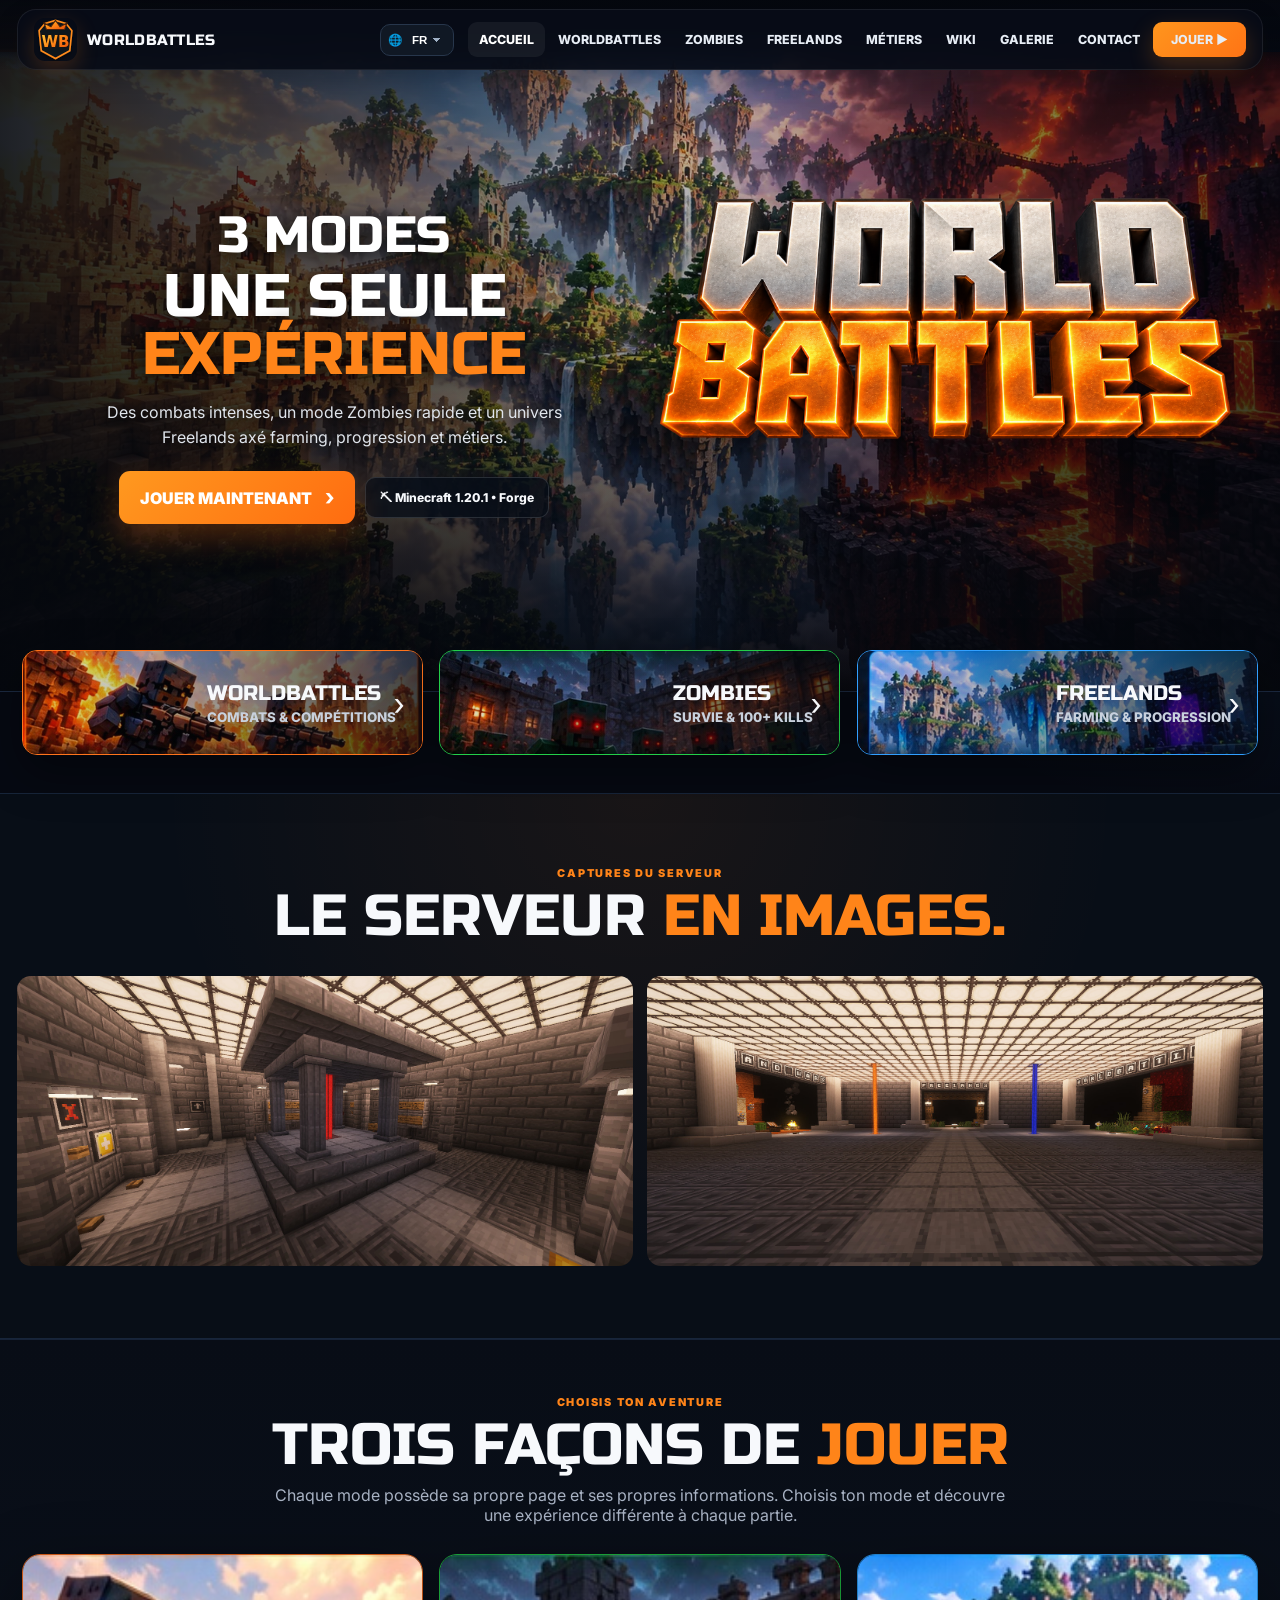
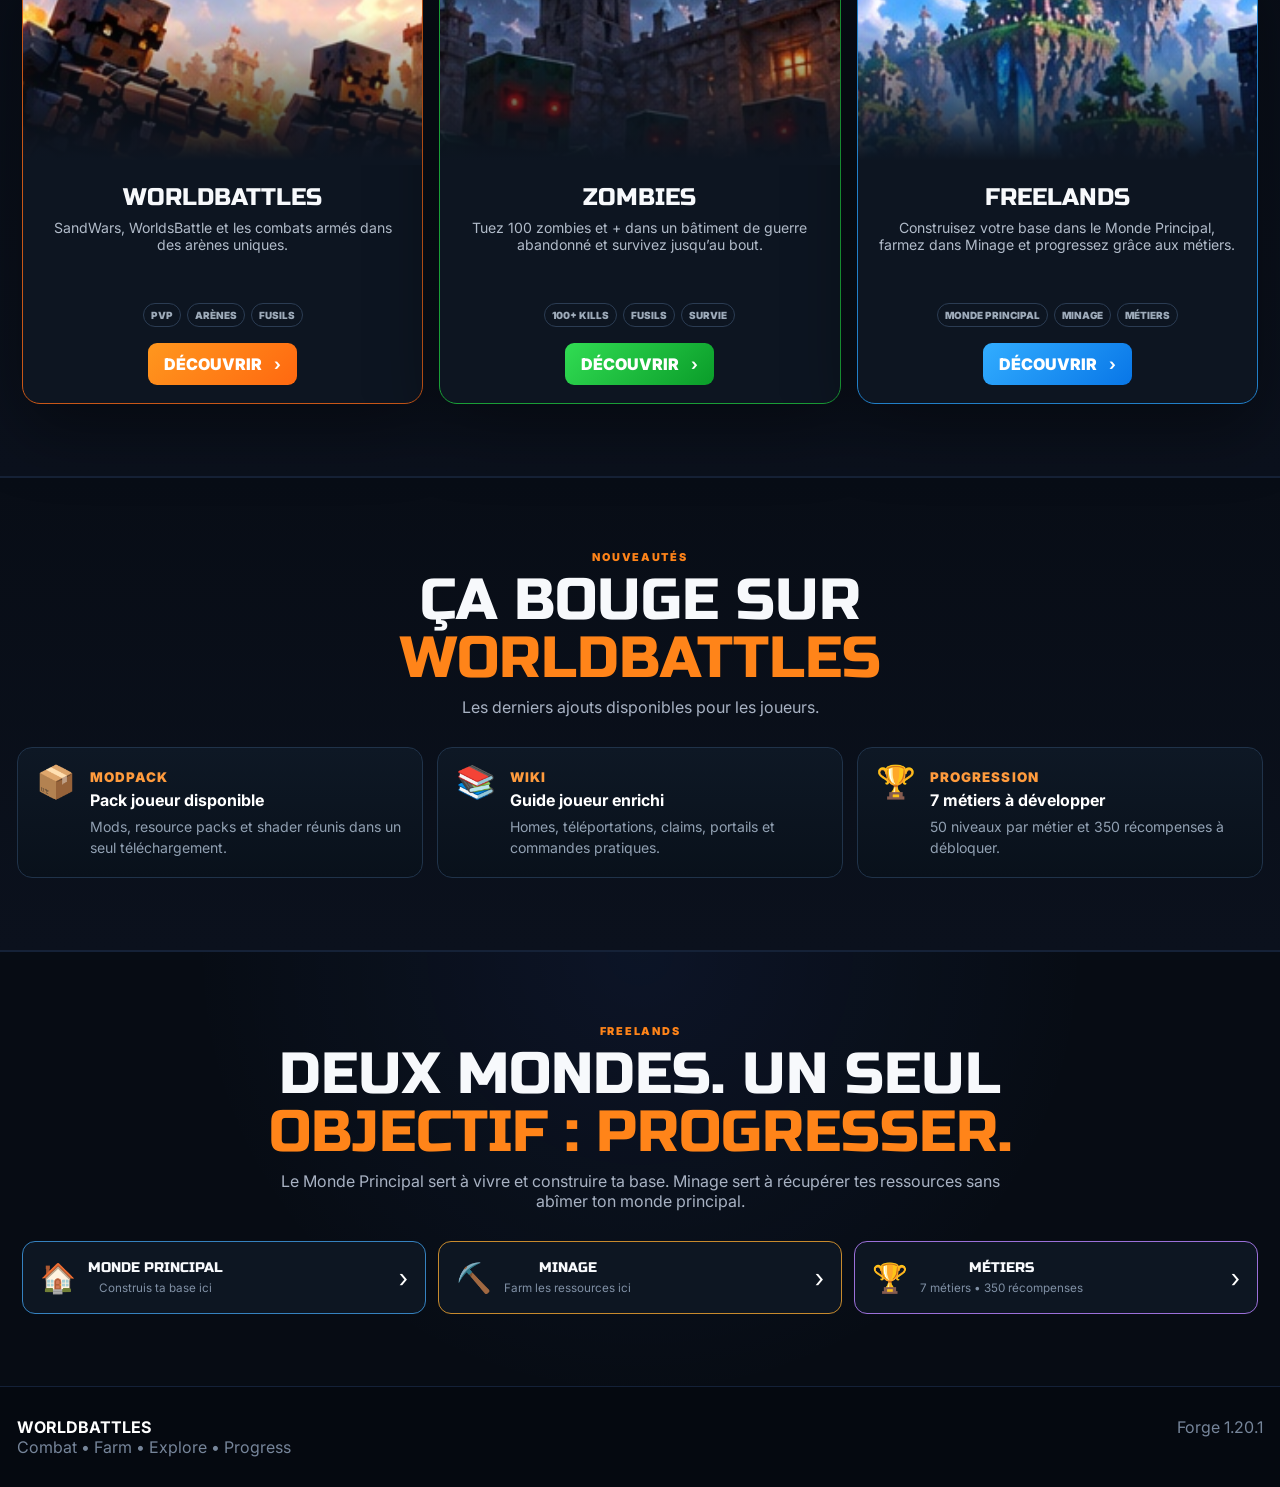
==== index.html @ c947dade "Publish BETA5 modpack download on WorldBattles site" ====
<!DOCTYPE html>

<html data-spa="true" lang="fr">
<head>
<meta charset="utf-8"/>
<meta content="width=device-width,initial-scale=1" name="viewport"/>
<title>WorldBattles</title>
<style>
@import url('https://fonts.googleapis.com/css2?family=Inter:wght@400;500;600;700;800;900&family=Russo+One&display=swap');

:root{
  --bg:#060912;--bg2:#090e18;--panel:#0c1320;--panel2:#111b2b;--text:#f7f9fc;--muted:#a8b2c3;
  --orange:#ff8419;--orange2:#ff9e2d;--green:#28d44b;--blue:#299dff;--purple:#8a58ff;--red:#ff4f45;
  --line:#21324a;--shadow:0 24px 70px rgba(0,0,0,.42);--max:1420px;
}
*{box-sizing:border-box}html{scroll-behavior:smooth}body{margin:0;background:
radial-gradient(circle at 5% 0%,rgba(255,132,25,.14),transparent 26rem),
radial-gradient(circle at 95% 12%,rgba(41,157,255,.1),transparent 28rem),var(--bg);
color:var(--text);font-family:Inter,system-ui,sans-serif;overflow-x:hidden}
a{text-decoration:none;color:inherit}img{max-width:100%;display:block}button,input{font:inherit}
.container{width:min(calc(100% - 34px),var(--max));margin:auto}

/* NAV */
.site-nav{position:sticky;top:0;z-index:100;padding:9px 0;background:linear-gradient(to bottom,rgba(5,8,15,.97),rgba(5,8,15,.82),rgba(5,8,15,.15))}
.navbar{display:flex;align-items:center;justify-content:space-between;gap:14px;padding:8px 16px;border:1px solid rgba(255,255,255,.08);border-radius:19px;background:rgba(8,13,23,.92);backdrop-filter:blur(18px);box-shadow:0 18px 55px rgba(0,0,0,.32)}
.brand{display:flex;align-items:center;gap:10px;font:400 .96rem "Russo One",sans-serif;letter-spacing:.02em}
.brand img{width:43px;height:43px;border-radius:11px;object-fit:cover;box-shadow:0 8px 22px rgba(255,132,25,.2)}
.navlinks{display:flex;align-items:center;gap:2px;flex-wrap:wrap}.navlinks a{padding:10px 11px;border-radius:9px;color:#e7edf5;font-size:.78rem;font-weight:800}
.navlinks a:hover,.navlinks a.active{background:rgba(255,255,255,.06);color:#fff}
.navlinks .play{background:linear-gradient(135deg,#ff951d,#ff7415);padding-inline:18px;box-shadow:0 9px 24px rgba(255,132,25,.24)}
.menu{display:none;border:1px solid #27364b;background:#101824;color:#fff;border-radius:9px;padding:8px 10px}

/* PIXEL-FAITHFUL MOCKUP HERO */
.mockup-hero{padding:0 0 28px}
.mockup-shell{position:relative;border-radius:0 0 25px 25px;overflow:hidden;box-shadow:0 35px 90px rgba(0,0,0,.42);border:1px solid rgba(255,255,255,.06);border-top:0;background:#070b12}
.mockup-shell>img{width:100%;height:auto}
.hotspot{position:absolute;border-radius:14px;display:block}
.hotspot:hover{outline:2px solid rgba(255,145,31,.95);box-shadow:0 0 0 5px rgba(255,132,25,.17)}
.hero-note{display:flex;gap:10px;align-items:center;justify-content:center;color:#7f8ca0;font-size:.78rem;padding-top:13px}

/* REAL DYNAMIC CONTENT */
.section{padding:72px 0}.section.dark{background:linear-gradient(180deg,#080d16,#0b111d);border-block:1px solid #162237}
.section-title{text-align:center;margin-bottom:30px}.section-title .eyebrow{color:var(--orange);font-size:.68rem;font-weight:900;letter-spacing:.16em;text-transform:uppercase}.section-title h2{font:400 clamp(2.2rem,4.5vw,4.2rem)/1 "Russo One",sans-serif;margin:8px 0 10px;text-transform:uppercase}.section-title h2 span{color:var(--orange)}.section-title p{max-width:760px;margin:auto;color:var(--muted)}
.mode-tabs{display:grid;grid-template-columns:repeat(3,1fr);gap:14px;margin-bottom:17px}
.mode-tab{border:1px solid #273a53;background:#0e1724;color:#fff;border-radius:17px;padding:0;overflow:hidden;cursor:pointer;text-align:left;transition:.18s;box-shadow:var(--shadow)}
.mode-tab:hover{transform:translateY(-3px)}
.mode-tab .pic{height:112px;background-size:cover;background-position:center;position:relative}.mode-tab .pic:after{content:"";position:absolute;inset:0;background:linear-gradient(to top,rgba(5,9,15,.85),transparent 72%)}
.mode-tab .copy{padding:14px 17px}.mode-tab b{font:400 1.25rem "Russo One",sans-serif;display:block}.mode-tab small{color:#8d9caf;font-size:.73rem}
.mode-tab.world.active{border-color:var(--orange);box-shadow:0 0 0 1px rgba(255,132,25,.25),0 18px 45px rgba(255,94,0,.18)}
.mode-tab.zombie.active{border-color:var(--green);box-shadow:0 0 0 1px rgba(40,212,75,.2),0 18px 45px rgba(40,212,75,.12)}
.mode-tab.far.active{border-color:var(--blue);box-shadow:0 0 0 1px rgba(41,157,255,.22),0 18px 45px rgba(41,157,255,.14)}
.mode-panel{display:none}.mode-panel.active{display:grid;grid-template-columns:1.15fr .85fr;gap:16px}
.panel{background:linear-gradient(180deg,rgba(15,23,36,.98),rgba(9,14,23,.98));border:1px solid rgba(255,255,255,.08);border-radius:18px;padding:22px;box-shadow:var(--shadow)}
.panel h3{font:400 1.7rem "Russo One",sans-serif;margin:0 0 7px}.panel p,.panel li{color:var(--muted);line-height:1.65}
.tags{display:flex;gap:7px;flex-wrap:wrap;margin:14px 0}.tag{border:1px solid #2a3b53;background:#111c2a;border-radius:999px;padding:6px 9px;font-size:.66rem;font-weight:900;color:#c6d1df}
.btns{display:flex;gap:9px;flex-wrap:wrap;margin-top:16px}.btn{display:inline-flex;align-items:center;justify-content:center;gap:8px;min-height:46px;padding:0 16px;border-radius:10px;border:0;font-weight:900;cursor:pointer}.btn.orange{background:linear-gradient(135deg,#ff941d,#ff7417);color:#fff}.btn.green{background:linear-gradient(135deg,#35da53,#159d2d);color:#fff}.btn.blue{background:linear-gradient(135deg,#30aaff,#1675e9);color:#fff}.btn.ghost{background:#162132;color:#fff;border:1px solid #2b3d55}
.facts{display:grid;grid-template-columns:repeat(3,1fr);gap:8px}.fact{background:#101926;border:1px solid #1e3047;border-radius:11px;padding:11px}.fact span{display:block;color:#708198;font-size:.6rem;text-transform:uppercase;font-weight:900}.fact b{font-size:.77rem}

/* WORLDS / FREELANDS */
.world-tabs{display:grid;grid-template-columns:repeat(4,1fr);gap:9px;margin-bottom:15px}.world-tab{cursor:pointer;text-align:left;background:#0e1724;border:1px solid #26394f;color:#d6deea;border-radius:12px;padding:12px}.world-tab b{display:block;font-size:.8rem}.world-tab small{color:#778a9f;font-size:.65rem}.world-tab.active{border-color:var(--blue);background:#10233a}
.world-content{display:none}.world-content.active{display:grid;grid-template-columns:1.1fr .9fr;gap:15px}
.visual-card{min-height:260px;border-radius:16px;background-size:cover;background-position:center;position:relative;overflow:hidden;border:1px solid rgba(255,255,255,.1)}.visual-card:after{content:"";position:absolute;inset:0;background:linear-gradient(to top,rgba(4,8,14,.95),rgba(4,8,14,.15) 68%)}
.visual-card .overlay{position:absolute;z-index:2;left:20px;right:20px;bottom:18px}.visual-card h3{font:400 1.45rem "Russo One",sans-serif;margin:0}.visual-card p{margin:4px 0 0;color:#c1c9d5;font-size:.84rem}

/* TRYHARD LOOP */
.try-grid{display:grid;grid-template-columns:repeat(4,1fr);gap:12px}.try-card{background:#0d1521;border:1px solid #203147;border-radius:15px;padding:18px;box-shadow:0 12px 32px rgba(0,0,0,.2)}.try-card .ico{font-size:1.7rem}.try-card h3{font:400 .95rem "Russo One",sans-serif;margin:10px 0 6px}.try-card p{color:#8291a5;font-size:.79rem;margin:0}
.bar{height:7px;background:#172438;border-radius:999px;overflow:hidden;margin-top:13px}.bar i{display:block;height:100%;background:linear-gradient(90deg,var(--orange),#ffd05a);border-radius:999px}

/* JOBS */
.jobs-tabs{display:flex;gap:7px;flex-wrap:wrap;position:sticky;top:70px;z-index:45;background:rgba(7,11,19,.92);backdrop-filter:blur(15px);padding:11px 0;border-bottom:1px solid #18253a;margin-bottom:15px}.job-tab{border:1px solid #263950;background:#0d1622;color:#bcc8d7;border-radius:9px;padding:8px 10px;font-weight:800;cursor:pointer}.job-tab.active{background:var(--orange);border-color:var(--orange);color:#fff}
.job-panel{display:none}.job-panel.active{display:block}.job-summary{display:grid;grid-template-columns:.72fr 1.28fr;gap:13px;margin-bottom:15px}
.job-id{background:linear-gradient(145deg,#121d2c,#0b111b);border:1px solid #24364e;border-radius:16px;padding:20px;position:relative;overflow:hidden}.job-id .big{font-size:3rem}.job-id h3{font:400 1.55rem "Russo One",sans-serif;margin:7px 0 2px}.job-id small{color:#8292a6}.job-how{background:#0d1622;border:1px solid #22344b;border-radius:16px;padding:20px}.job-how h4{font:400 1.05rem "Russo One",sans-serif;margin:0 0 8px}.job-how p{color:#9aa8b9;font-size:.84rem}
.reward-toolbar{display:flex;justify-content:space-between;gap:10px;align-items:center;margin:10px 0}.reward-toolbar input{width:min(380px,100%);background:#0e1724;border:1px solid #2b3d55;color:#fff;border-radius:9px;padding:10px 12px}
.ranges{display:flex;gap:6px;flex-wrap:wrap}.range{border:1px solid #2a3c54;background:#101a28;color:#bdc8d6;border-radius:8px;padding:7px 9px;font-size:.68rem;font-weight:800;cursor:pointer}

/* imported reward style */
.row{display:grid;grid-template-columns:66px minmax(290px,1fr) minmax(220px,.9fr);gap:10px;align-items:center;background:#0c1520;border:1px solid #1f3046;border-radius:11px;margin:7px 0;padding:9px 10px}.row:hover{border-color:#3a536f;background:#0e1926}.lvl{text-align:center}.lvl .n{font:400 19px "Russo One",sans-serif;color:#ffb149}.lvl .t{font-size:9px;color:#6f8095;text-transform:uppercase}.items{display:flex;gap:7px;flex-wrap:wrap;align-items:center}.item{display:flex;align-items:center;gap:7px;background:#111c2a;border:1px solid #203149;padding:5px 7px;border-radius:8px;min-height:52px}.item img{width:40px;height:40px;object-fit:contain;image-rendering:pixelated}.iname{font-size:11px;font-weight:800}.iid{font-size:8px;color:#6f8298;word-break:break-all}.count{color:#ffcb68}.ench{font-size:9px;color:#b287ff}.desc{font-size:11px;color:#9ba8b8}.badge{display:inline-block;font-size:8px;font-weight:900;border-radius:999px;padding:3px 6px;margin-bottom:3px}.badge.mod{background:#11394d;color:#6edaff}.badge.van{background:#173620;color:#7fe091}.badge.major{background:#39234f;color:#d3a2ff}.hidden{display:none!important}.row.major{border-color:#9a5a23;background:linear-gradient(90deg,#1b120b,#0c1520)}

/* PAGE STRUCTURE */
.page-hero{padding:65px 0 28px}.page-hero .eyebrow{color:var(--orange);font-size:.68rem;font-weight:900;letter-spacing:.15em;text-transform:uppercase}.page-hero h1{font:400 clamp(2.8rem,5vw,5rem)/.95 "Russo One",sans-serif;margin:8px 0 12px;text-transform:uppercase}.page-hero h1 span{color:var(--orange)}.page-hero p{max-width:860px;color:var(--muted)}
.grid2{display:grid;grid-template-columns:1fr 1fr;gap:14px}.grid3{display:grid;grid-template-columns:repeat(3,1fr);gap:14px}
footer{padding:30px 0;color:#76859a;border-top:1px solid #142138;background:#050910}.foot{display:flex;justify-content:space-between;gap:20px;flex-wrap:wrap}.foot strong{color:#fff}
@media(max-width:960px){.mode-panel.active,.world-content.active,.job-summary{grid-template-columns:1fr}.try-grid,.grid3{grid-template-columns:1fr 1fr}.world-tabs{grid-template-columns:1fr 1fr}}
@media(max-width:760px){.navlinks{display:none;position:absolute;left:17px;right:17px;top:68px;background:#09101a;border:1px solid #23344b;border-radius:13px;padding:9px}.navlinks.open{display:grid}.menu{display:block}.mockup-shell{border-radius:0 0 14px 14px}.hero-note{font-size:.68rem}.mode-tabs,.try-grid,.grid2,.grid3,.facts{grid-template-columns:1fr}.world-tabs{grid-template-columns:1fr}.section{padding:52px 0}.row{grid-template-columns:50px 1fr}.desc{grid-column:2}.item{min-width:100%}.jobs-tabs{top:65px}}


/* =========================================================
   V6.1 — INTERNAL PAGE CINEMATIC UPGRADE
   ========================================================= */
.cinematic-page-hero{
  min-height:430px;
  display:flex;
  align-items:flex-end;
  position:relative;
  overflow:hidden;
  border-bottom:1px solid #1b2a40;
  background-size:cover;
  background-position:center;
}
.cinematic-page-hero:before{
  content:"";
  position:absolute;
  inset:0;
  background:
    linear-gradient(90deg,rgba(5,8,14,.95) 0%,rgba(5,8,14,.72) 42%,rgba(5,8,14,.16) 75%,rgba(5,8,14,.38) 100%),
    linear-gradient(to top,rgba(5,8,14,.98) 0%,rgba(5,8,14,.15) 58%,rgba(5,8,14,.3) 100%);
}
.cinematic-page-hero .container{position:relative;z-index:2;padding-bottom:48px}
.cinematic-page-hero .eyebrow{color:var(--orange);font-size:.7rem;font-weight:900;letter-spacing:.16em;text-transform:uppercase}
.cinematic-page-hero h1{font:400 clamp(3.2rem,6vw,6.2rem)/.92 "Russo One",sans-serif;margin:9px 0 14px;text-transform:uppercase;max-width:900px}
.cinematic-page-hero h1 span{color:var(--orange)}
.cinematic-page-hero p{max-width:760px;color:#d2d8e2;font-size:1.02rem;line-height:1.7}
.hero-chip-row{display:flex;gap:8px;flex-wrap:wrap;margin-top:17px}
.hero-chip{padding:7px 10px;border:1px solid rgba(255,255,255,.16);background:rgba(10,15,24,.64);backdrop-filter:blur(10px);border-radius:999px;font-size:.68rem;font-weight:900;color:#e4e9f1}

.mode-dashboard{display:grid;grid-template-columns:1.15fr .85fr;gap:15px}
.dashboard-main,.dashboard-side{background:linear-gradient(180deg,#0e1724,#09101a);border:1px solid #20324a;border-radius:17px;padding:20px;box-shadow:var(--shadow)}
.dashboard-main h2,.dashboard-side h2{font:400 1.35rem "Russo One",sans-serif;margin:0 0 8px}
.dashboard-main p,.dashboard-side p{color:#8fa0b4}
.kpi-grid{display:grid;grid-template-columns:repeat(3,1fr);gap:8px;margin-top:13px}
.kpi{background:#111c2a;border:1px solid #22364f;border-radius:11px;padding:12px}
.kpi span{display:block;font-size:.58rem;letter-spacing:.08em;text-transform:uppercase;font-weight:900;color:#74869b}
.kpi b{display:block;margin-top:2px;font-size:.82rem;color:#fff}
.rule-list{display:grid;gap:8px;margin-top:12px}
.rule{display:flex;align-items:center;gap:10px;background:#101a27;border:1px solid #203149;border-radius:10px;padding:10px;color:#a9b6c6;font-size:.8rem}
.rule i{font-style:normal;width:26px;height:26px;display:grid;place-items:center;border-radius:7px;background:#17243a;color:#ff9b35;font-weight:900}

.image-strip{display:grid;grid-template-columns:1.3fr .7fr .7fr;gap:10px;margin-top:14px}
.image-tile{min-height:160px;border-radius:14px;background-size:cover;background-position:center;position:relative;overflow:hidden;border:1px solid rgba(255,255,255,.08)}
.image-tile:after{content:"";position:absolute;inset:0;background:linear-gradient(to top,rgba(4,7,12,.88),transparent 70%)}
.image-tile span{position:absolute;z-index:2;bottom:12px;left:13px;font:400 .82rem "Russo One",sans-serif}

.farlands-commandbar{display:flex;gap:8px;flex-wrap:wrap;margin:14px 0 20px}
.farlands-commandbar a{padding:8px 10px;background:#101a27;border:1px solid #23364e;border-radius:9px;font-size:.7rem;font-weight:900;color:#b9c5d4}
.farlands-commandbar a:hover{border-color:#3aa9ff;color:#fff}

.farm-focus-grid{display:grid;grid-template-columns:repeat(4,1fr);gap:10px;margin-top:14px}
.farm-focus{background:#0e1724;border:1px solid #203149;border-radius:12px;padding:13px}
.farm-focus b{display:block;font-size:.76rem;margin-bottom:3px}
.farm-focus span{color:#75889e;font-size:.68rem}

.job-panel .major{
  box-shadow:0 0 0 1px rgba(255,137,34,.15),0 8px 20px rgba(255,95,0,.06);
}

@media(max-width:960px){
  .mode-dashboard{grid-template-columns:1fr}
  .image-strip{grid-template-columns:1fr 1fr}
  .image-strip .image-tile:first-child{grid-column:1/-1}
  .farm-focus-grid{grid-template-columns:1fr 1fr}
}
@media(max-width:700px){
  .cinematic-page-hero{min-height:360px}
  .kpi-grid,.farm-focus-grid,.image-strip{grid-template-columns:1fr}
  .image-strip .image-tile:first-child{grid-column:auto}
}

/* V6.3 functional cleanup */
.hotspot{cursor:pointer}
.hotspot:hover{outline:2px solid rgba(255,145,31,.95);box-shadow:0 0 0 5px rgba(255,132,25,.17)}
a.panel{display:block;transition:.18s ease}
a.panel:hover{transform:translateY(-2px);border-color:#395777;background:linear-gradient(180deg,#111d2c,#0b121d)}
.mockup-hero{padding-bottom:22px}

/* ==========================================================
   V6.4 — REAL PLAYER-FACING HOME (NO IMAGE UI / NO HOTSPOTS)
   ========================================================== */
.home-real-hero{
  position:relative;min-height:590px;overflow:hidden;
  display:flex;align-items:center;border-bottom:1px solid #1b2940;
}
.home-real-hero .hero-bg{position:absolute;top:0;bottom:0;background-size:cover;background-position:center}
.home-real-hero .hero-bg-left{left:0;width:42%;background-image:url('[data-uri]');filter:saturate(1.15)}
.home-real-hero .hero-bg-mid{left:31%;width:44%;background-image:url('[data-uri]');filter:saturate(1.2)}
.home-real-hero .hero-bg-right{right:0;width:42%;background-image:url('[data-uri]');filter:saturate(1.25)}
.home-real-hero .hero-shade{position:absolute;inset:0;background:
  linear-gradient(90deg,rgba(5,8,14,.88) 0%,rgba(5,8,14,.55) 32%,rgba(5,8,14,.22) 55%,rgba(5,8,14,.62) 100%),
  linear-gradient(to top,rgba(5,8,14,.93),transparent 62%)}
.home-hero-grid{position:relative;z-index:2;display:grid;grid-template-columns:.82fr 1.18fr;align-items:center;gap:30px;padding:70px 0 78px}
.hero-copy-real{max-width:560px}.hero-overline{font:400 clamp(2.2rem,4vw,4.15rem)/1 "Russo One",sans-serif;text-shadow:0 4px 20px #000;color:#fff}
.hero-copy-real h1{font:400 clamp(2.5rem,4.7vw,4.7rem)/.96 "Russo One",sans-serif;margin:7px 0 14px;text-shadow:0 4px 22px #000}
.hero-copy-real h1 span{color:var(--orange)}
.hero-copy-real p{font-size:1rem;color:#e0e5ec;max-width:510px;text-shadow:0 2px 12px #000;line-height:1.55}
.hero-actions-real{display:flex;gap:10px;align-items:center;flex-wrap:wrap;margin-top:22px}
.hero-play-real{display:inline-flex;align-items:center;gap:13px;background:linear-gradient(135deg,#ff991f,#ff6c10);color:#fff;font-weight:900;padding:15px 21px;border-radius:11px;box-shadow:0 14px 32px rgba(255,112,16,.28);transition:.18s}
.hero-play-real:hover{transform:translateY(-2px);box-shadow:0 16px 40px rgba(255,112,16,.38)}
.hero-play-real b{font-size:1.45rem;line-height:1}.forge-chip{padding:12px 14px;border-radius:10px;background:rgba(8,14,24,.82);border:1px solid rgba(255,255,255,.13);font-size:.76rem;font-weight:800}
.hero-logo-real{display:grid;place-items:center;transform:translateY(-56px)}.hero-logo-real img{width:min(100%,620px);filter:drop-shadow(0 18px 28px rgba(0,0,0,.34))}

.home-mode-ribbon{position:relative;z-index:5;margin-top:-38px;padding-bottom:32px}
.mode-ribbon-grid{display:grid;grid-template-columns:repeat(3,1fr);gap:13px}
.mode-ribbon-card{min-height:105px;position:relative;overflow:hidden;border-radius:15px;border:1px solid #32435d;box-shadow:0 18px 45px rgba(0,0,0,.38);transition:.18s;background:#0a1018}
.mode-ribbon-card:hover{transform:translateY(-3px)}
.mode-ribbon-card img{position:absolute;inset:0;width:100%;height:100%;object-fit:cover;filter:saturate(1.15)}
.mode-ribbon-overlay{position:absolute;inset:0;background:linear-gradient(90deg,rgba(8,10,15,.32),rgba(8,10,15,.92))}
.mode-ribbon-world{border-color:#ff741c}.mode-ribbon-zombie{border-color:#23cf49}.mode-ribbon-far{border-color:#319fff}
.mode-ribbon-copy{position:absolute;z-index:3;right:48px;top:50%;transform:translateY(-50%);text-align:right}
.mode-ribbon-copy b{display:block;font:400 1.33rem "Russo One",sans-serif}.mode-ribbon-copy small{color:#c8d1dd;font-weight:800}
.mode-ribbon-arrow{position:absolute;z-index:3;right:17px;top:50%;transform:translateY(-50%);font-size:2rem}

.home-adventure{padding-top:55px}.adventure-grid{display:grid;grid-template-columns:repeat(3,1fr);gap:16px}
.adventure-card{overflow:hidden;border-radius:18px;background:#0d1521;border:1px solid #273950;box-shadow:var(--shadow)}
.adventure-world{border-color:#c85718}.adventure-zombies{border-color:#1a9e37}.adventure-farlands{border-color:#217fc8}
.adventure-art{height:210px;background-size:cover;background-position:center;position:relative}
.adventure-art:after{content:"";position:absolute;inset:0;background:linear-gradient(to top,#0d1521 2%,transparent 70%)}
.adventure-body{padding:18px}.adventure-body h3{font:400 1.5rem "Russo One",sans-serif;margin:0 0 7px}.adventure-body p{color:#b1bbc9;min-height:72px;font-size:.88rem}
.adventure-tags{display:flex;gap:6px;flex-wrap:wrap;margin:10px 0 16px}.adventure-tags span{font-size:.62rem;font-weight:900;border:1px solid #2b3c53;padding:5px 7px;border-radius:999px;color:#9eabba}
.discover{display:inline-flex;align-items:center;gap:12px;padding:11px 16px;border-radius:9px;color:#fff;font-weight:900;transition:.18s}.discover:hover{transform:translateY(-2px)}
.discover-orange{background:linear-gradient(135deg,#ff971e,#ff6810)}.discover-green{background:linear-gradient(135deg,#31dc53,#0a9c29)}.discover-blue{background:linear-gradient(135deg,#32adff,#0876e7)}

.farlands-home-preview{background:radial-gradient(circle at 50% 0%,rgba(70,120,255,.08),transparent 28rem),#070c14;border-top:1px solid #152238}
.player-world-grid{display:grid;grid-template-columns:repeat(3,1fr);gap:12px}
.player-world-card{display:flex;align-items:center;gap:12px;padding:17px;background:#0d1622;border:1px solid #23364d;border-radius:13px;transition:.18s}
.player-world-card:hover{transform:translateY(-2px);border-color:#3b5c80}
.player-world-icon{font-size:1.8rem}.player-world-card div:nth-child(2){flex:1}.player-world-card b{display:block;font:400 .9rem "Russo One",sans-serif}.player-world-card span{color:#8191a6;font-size:.73rem}.player-world-card em{font-style:normal;font-size:1.6rem;color:#fff}
.player-main{border-color:#3582c0}.player-mining{border-color:#c78a2d}.player-jobs{border-color:#9b70da}

@media(max-width:960px){
  .home-hero-grid{grid-template-columns:1fr}.hero-logo-real{order:-1}.hero-logo-real img{max-width:560px}
  .mode-ribbon-grid,.adventure-grid,.player-world-grid{grid-template-columns:1fr}
  .home-mode-ribbon{margin-top:-22px}
}
@media(max-width:720px){
  .home-real-hero{min-height:auto}.home-hero-grid{padding:48px 0 65px}
  .home-real-hero .hero-bg-left{width:100%}.home-real-hero .hero-bg-mid,.home-real-hero .hero-bg-right{opacity:.35}
  .mode-ribbon-copy{left:110px;right:40px;text-align:left}
}


/* ==========================================================
   V6.5 — Better background, transparent logo, stronger motion
   ========================================================== */
body{
  opacity:1;
  transform:none;
}
body.page-enter{
  animation:pageFadeIn .55s cubic-bezier(.16,.84,.24,1) both;
}
body.page-leaving{
  pointer-events:none;
}
@keyframes pageFadeIn{
  from{opacity:0;transform:translateY(12px) scale(.992);filter:saturate(.9) blur(2px)}
  to{opacity:1;transform:none;filter:none}
}
.page-curtain{
  position:fixed;inset:0;z-index:9999;pointer-events:none;
  background:
    radial-gradient(circle at 20% 50%, rgba(255,132,25,.18), transparent 24rem),
    radial-gradient(circle at 80% 50%, rgba(41,157,255,.16), transparent 24rem),
    linear-gradient(120deg, rgba(10,14,23,.15), rgba(10,14,23,.82), rgba(10,14,23,.15));
  opacity:0;
  transform:translateX(-110%) skewX(-10deg);
}
body.page-leaving .page-curtain{
  animation:curtainSwipe .62s cubic-bezier(.72,.01,.24,1) forwards;
}
@keyframes curtainSwipe{
  0%{opacity:0;transform:translateX(-110%) skewX(-10deg)}
  10%{opacity:1}
  50%{opacity:1}
  100%{opacity:1;transform:translateX(110%) skewX(-10deg)}
}

/* Home hero background: one refined image only */
.home-real-hero{
  background-image:url('[data-uri]');
  background-size:cover;
  background-position:center;
  min-height:620px;
}
.home-real-hero .hero-bg-left,
.home-real-hero .hero-bg-mid,
.home-real-hero .hero-bg-right{display:none}
.home-real-hero .hero-shade{
  background:
    linear-gradient(90deg,rgba(5,8,14,.90) 0%,rgba(5,8,14,.58) 32%,rgba(5,8,14,.24) 56%,rgba(5,8,14,.68) 100%),
    linear-gradient(to top,rgba(5,8,14,.96),transparent 60%);
}
.hero-logo-real img{
  width:min(100%,760px);
  filter:drop-shadow(0 18px 30px rgba(0,0,0,.48)) drop-shadow(0 0 18px rgba(255,162,60,.10));
}
.hero-logo-real{
  animation:floatLogo 5.6s ease-in-out infinite;
}
@keyframes floatLogo{
  0%,100%{transform:translateY(0)}
  50%{transform:translateY(-8px)}
}

/* More punch on interactions */
.navlinks a,
.hero-play-real,
.mode-ribbon-card,
.discover,
.player-world-card,
.btn,
a.panel,
.world-tab,
.job-tab,
.range,
.mode-tab{
  transition:
    transform .22s cubic-bezier(.2,.9,.2,1.15),
    box-shadow .22s ease,
    filter .22s ease,
    background-color .22s ease,
    border-color .22s ease;
  will-change:transform;
}
.navlinks a:hover{
  transform:translateY(-2px) scale(1.04);
}
.navlinks a.play:hover,
.hero-play-real:hover,
.btn.orange:hover,
.btn.green:hover,
.btn.blue:hover,
.discover:hover{
  transform:translateY(-5px) scale(1.055);
  filter:brightness(1.07) saturate(1.12);
  box-shadow:0 20px 42px rgba(255,120,20,.26);
}
.mode-ribbon-card:hover,
.adventure-card:hover,
.player-world-card:hover,
a.panel:hover,
.mode-tab:hover{
  transform:translateY(-7px) scale(1.018);
  filter:brightness(1.05) saturate(1.06);
  box-shadow:0 28px 56px rgba(0,0,0,.34);
}
.world-tab:hover,
.job-tab:hover,
.range:hover{
  transform:translateY(-3px) scale(1.05);
}
.discover b,
.hero-play-real b,
.mode-ribbon-arrow{
  transition:transform .2s ease;
}
.discover:hover b,
.hero-play-real:hover b,
.mode-ribbon-card:hover .mode-ribbon-arrow{
  transform:translateX(4px);
}

/* SPA page transitions */
.spa-page{
  display:none;
  opacity:0;
}
.spa-page.active{
  display:block;
  animation:spaPageIn .45s cubic-bezier(.16,.84,.24,1) both;
}
.spa-page.leaving{
  display:block;
  animation:spaPageOut .22s ease both;
}
@keyframes spaPageIn{
  from{opacity:0; transform:translateY(12px) scale(.992); filter:blur(2px)}
  to{opacity:1; transform:none; filter:none}
}
@keyframes spaPageOut{
  from{opacity:1; transform:none}
  to{opacity:0; transform:translateY(-4px) scale(.998)}
}

@media(max-width:960px){
  .home-real-hero{min-height:unset}
  .hero-logo-real img{max-width:620px}
}

/* ==========================================================
   V6.6 — Pro logo, safe transitions, stronger interactions
   ========================================================== */
:root{--transition-orange:#ff8518;--transition-blue:#28a5ff}

.page-transition{
  position:fixed;inset:0;z-index:99999;pointer-events:none;overflow:hidden;
  visibility:hidden;
}
.page-transition .blade{
  position:absolute;top:-8%;bottom:-8%;width:64%;
  transform:translateX(-125%) skewX(-12deg);
}
.page-transition .blade.orange{
  left:-18%;background:linear-gradient(110deg,#ff5f0a,#ffad28);
  box-shadow:20px 0 50px rgba(255,102,10,.3);
}
.page-transition .blade.blue{
  left:-24%;background:linear-gradient(110deg,#116ee8,#39c5ff);
  opacity:.88;
}
.page-transition .transition-logo{
  position:absolute;left:50%;top:50%;width:min(430px,62vw);
  transform:translate(-50%,-50%) scale(.78);
  opacity:0;filter:drop-shadow(0 20px 28px rgba(0,0,0,.5));
}
body.nav-exit .page-transition{visibility:visible;pointer-events:auto}
body.nav-exit .page-transition .blade.blue{animation:v66Blade .54s cubic-bezier(.75,0,.2,1) forwards}
body.nav-exit .page-transition .blade.orange{animation:v66Blade .54s .055s cubic-bezier(.75,0,.2,1) forwards}
body.nav-exit .page-transition .transition-logo{animation:v66Logo .44s .12s ease both}
@keyframes v66Blade{
  0%{transform:translateX(-125%) skewX(-12deg)}
  55%{transform:translateX(20%) skewX(-12deg)}
  100%{transform:translateX(195%) skewX(-12deg)}
}
@keyframes v66Logo{
  0%{opacity:0;transform:translate(-50%,-50%) scale(.72)}
  30%,70%{opacity:1;transform:translate(-50%,-50%) scale(.92)}
  100%{opacity:0;transform:translate(-50%,-50%) scale(1.04)}
}
body.page-loaded main{animation:v66PageIn .5s cubic-bezier(.16,.84,.24,1) both}
@keyframes v66PageIn{
  from{opacity:0;transform:translateY(16px);filter:blur(3px) saturate(.9)}
  to{opacity:1;transform:none;filter:none}
}

/* hover exaggeration */
.hero-play-real:hover,.discover:hover,.btn:hover,.navlinks .play:hover{
  transform:translateY(-7px) scale(1.075)!important;
  filter:brightness(1.12) saturate(1.18);
}
.mode-ribbon-card:hover,.adventure-card:hover,.player-world-card:hover,a.panel:hover{
  transform:translateY(-10px) scale(1.025)!important;
}
.mode-ribbon-card:hover img,.adventure-card:hover .adventure-art{
  transform:scale(1.07);
}
.mode-ribbon-card img,.adventure-art{
  transition:transform .38s cubic-bezier(.17,.84,.3,1);
}
.job-tab:hover,.range:hover,.world-tab:hover{
  transform:translateY(-4px) scale(1.07)!important;
  box-shadow:0 12px 24px rgba(0,0,0,.28);
}
.hero-logo-real img{
  width:min(100%,820px);
  filter:drop-shadow(0 22px 30px rgba(0,0,0,.55));
}

/* V6.6 page refinements */
.far-v66-worlds{align-items:stretch}.far-v66-card{display:flex;flex-direction:column;gap:14px}
.jobs-v66-intro{padding-bottom:20px}
.job-how-title-v66{color:#ff9b32!important;font-size:1.2rem!important;letter-spacing:.05em}
.play-v66-status{background:linear-gradient(145deg,#101a28,#0b121d);border-color:#ff8b20}


/* ==========================================================
   V6.7 — HOME CENTERING / BALANCE PASS
   ========================================================== */
.home-real-hero{
  min-height:640px;
  background-position:center center;
}
.home-hero-grid{
  width:min(100%,1220px);
  grid-template-columns:1fr 1fr;
  gap:6px;
  margin-inline:auto;
  padding:78px 0 86px;
}
.hero-copy-real{
  max-width:540px;
  margin-inline:auto;
  text-align:center;
}
.hero-copy-real p{
  max-width:520px;
  margin-inline:auto;
}
.hero-actions-real{
  justify-content:center;
}
.hero-logo-real{
  justify-items:center;
  align-items:center;
}
.hero-logo-real img{
  width:min(100%,760px);
  margin-inline:auto;
}

/* Center the three mode selectors more cleanly */
.home-mode-ribbon .container,
.home-adventure .container,
.farlands-home-preview .container{
  width:min(calc(100% - 44px),1280px);
}
.mode-ribbon-grid{
  gap:16px;
}
.mode-ribbon-copy{
  left:112px;
  right:42px;
  text-align:center;
}
.mode-ribbon-arrow{
  right:18px;
}
.adventure-body{
  text-align:center;
  padding:20px 22px 22px;
}
.adventure-body p{
  max-width:360px;
  margin:0 auto 12px;
}
.adventure-tags{
  justify-content:center;
}
.adventure-body .discover{
  margin-inline:auto;
}
.player-world-card{
  justify-content:center;
  text-align:center;
}
.player-world-card div:nth-child(2){
  flex:0 1 auto;
}
.player-world-card em{
  margin-left:auto;
}
.section-title{
  width:min(100%,900px);
  margin-left:auto;
  margin-right:auto;
}

/* Slightly tighten visual rhythm between hero and first row */
.home-mode-ribbon{
  margin-top:-42px;
  padding-bottom:38px;
}

@media(max-width:1100px){
  .home-hero-grid{
    width:min(100%,980px);
    grid-template-columns:.95fr 1.05fr;
  }
  .hero-logo-real img{
    max-width:650px;
  }
}
@media(max-width:960px){
  .home-hero-grid{
    grid-template-columns:1fr;
    gap:18px;
    width:min(100%,760px);
  }
  .hero-logo-real{
    order:-1;
  }
  .hero-logo-real img{
    max-width:600px;
  }
  .mode-ribbon-copy{
    left:95px;
    right:42px;
  }
}
@media(max-width:720px){
  .home-hero-grid{
    width:100%;
    padding:46px 0 66px;
  }
  .hero-copy-real{
    max-width:100%;
  }
  .home-mode-ribbon .container,
  .home-adventure .container,
  .farlands-home-preview .container{
    width:min(calc(100% - 28px),1280px);
  }
  .mode-ribbon-copy{
    left:100px;
    right:40px;
    text-align:left;
  }
}


/* ==========================================================
   V6.8 — PREMIUM TRANSITIONS
   ========================================================== */

/* Global page reveal */
body.page-loaded main{
  animation:v68MainIn .74s cubic-bezier(.16,.84,.24,1) both;
}
@keyframes v68MainIn{
  0%{opacity:0; transform:translateY(24px) scale(.992); filter:blur(5px) saturate(.88)}
  55%{opacity:1}
  100%{opacity:1; transform:none; filter:none}
}

/* Layered page transition overlay */
.page-transition{
  position:fixed; inset:0; z-index:99999; pointer-events:none; overflow:hidden;
  visibility:hidden;
  background:radial-gradient(circle at 50% 50%, rgba(10,14,24,.12), rgba(10,14,24,.46) 55%, rgba(10,14,24,.82) 100%);
}
.page-transition .blade{
  position:absolute; top:-12%; bottom:-12%;
  width:38%;
  transform:translateX(-160%) skewX(-18deg);
  filter:saturate(1.1);
}
.page-transition .blade.orange-1{
  left:-8%;
  background:linear-gradient(115deg,#ff4d00 0%,#ff8e18 45%,#ffb02c 100%);
  box-shadow:0 0 36px rgba(255,126,24,.25), 0 0 90px rgba(255,126,24,.18);
}
.page-transition .blade.orange-2{
  left:8%;
  width:22%;
  background:linear-gradient(115deg,#ff7a11 0%,#ffc146 100%);
  opacity:.9;
}
.page-transition .blade.blue-1{
  left:-20%;
  width:42%;
  background:linear-gradient(115deg,#0a5fe5 0%,#24b3ff 50%,#9ae8ff 100%);
  opacity:.82;
  box-shadow:0 0 36px rgba(40,157,255,.24), 0 0 90px rgba(40,157,255,.16);
}
.page-transition .center-glow{
  position:absolute; left:50%; top:50%;
  width:min(34vw,430px); height:min(34vw,430px);
  transform:translate(-50%,-50%) scale(.55);
  border-radius:50%;
  background:
    radial-gradient(circle, rgba(255,174,63,.44) 0%, rgba(255,120,24,.18) 34%, rgba(33,151,255,.14) 62%, rgba(0,0,0,0) 72%);
  filter:blur(8px);
  opacity:0;
}
.page-transition .transition-logo{
  position:absolute; left:50%; top:50%;
  width:min(460px,64vw);
  transform:translate(-50%,-50%) scale(.70);
  opacity:0;
  filter:drop-shadow(0 24px 40px rgba(0,0,0,.54));
}
.page-transition .spark{
  position:absolute; width:10px; height:10px; border-radius:50%;
  opacity:0;
  filter:blur(.5px);
}
.page-transition .spark.s1{left:42%; top:38%; background:#ff9f2f}
.page-transition .spark.s2{left:58%; top:42%; background:#2db2ff}
.page-transition .spark.s3{left:47%; top:58%; background:#ffcb61}
.page-transition .spark.s4{left:61%; top:57%; background:#74dbff}

body.nav-exit .page-transition{visibility:visible; pointer-events:auto}
body.nav-exit .page-transition .blade.orange-1{animation:v68BladeA .62s cubic-bezier(.76,.02,.2,1) forwards}
body.nav-exit .page-transition .blade.orange-2{animation:v68BladeB .62s .05s cubic-bezier(.76,.02,.2,1) forwards}
body.nav-exit .page-transition .blade.blue-1{animation:v68BladeC .62s .02s cubic-bezier(.76,.02,.2,1) forwards}
body.nav-exit .page-transition .center-glow{animation:v68Glow .50s .10s ease both}
body.nav-exit .page-transition .transition-logo{animation:v68Logo .52s .12s cubic-bezier(.2,.8,.2,1) both}
body.nav-exit .page-transition .spark.s1{animation:v68Spark1 .52s .15s ease-out both}
body.nav-exit .page-transition .spark.s2{animation:v68Spark2 .56s .17s ease-out both}
body.nav-exit .page-transition .spark.s3{animation:v68Spark3 .60s .18s ease-out both}
body.nav-exit .page-transition .spark.s4{animation:v68Spark4 .54s .16s ease-out both}

@keyframes v68BladeA{
  0%{transform:translateX(-160%) skewX(-18deg)}
  48%{transform:translateX(8%) skewX(-18deg)}
  100%{transform:translateX(198%) skewX(-18deg)}
}
@keyframes v68BladeB{
  0%{transform:translateX(-180%) skewX(-18deg)}
  50%{transform:translateX(32%) skewX(-18deg)}
  100%{transform:translateX(235%) skewX(-18deg)}
}
@keyframes v68BladeC{
  0%{transform:translateX(-175%) skewX(-18deg)}
  50%{transform:translateX(12%) skewX(-18deg)}
  100%{transform:translateX(210%) skewX(-18deg)}
}
@keyframes v68Glow{
  0%{opacity:0; transform:translate(-50%,-50%) scale(.55)}
  45%{opacity:1; transform:translate(-50%,-50%) scale(1)}
  100%{opacity:0; transform:translate(-50%,-50%) scale(1.22)}
}
@keyframes v68Logo{
  0%{opacity:0; transform:translate(-50%,-50%) scale(.68)}
  35%{opacity:1; transform:translate(-50%,-50%) scale(.96)}
  70%{opacity:1; transform:translate(-50%,-50%) scale(.93)}
  100%{opacity:0; transform:translate(-50%,-50%) scale(1.06)}
}
@keyframes v68Spark1{
  0%{opacity:0; transform:translate(0,0) scale(.5)}
  30%{opacity:1}
  100%{opacity:0; transform:translate(-80px,-58px) scale(1.35)}
}
@keyframes v68Spark2{
  0%{opacity:0; transform:translate(0,0) scale(.5)}
  30%{opacity:1}
  100%{opacity:0; transform:translate(95px,-70px) scale(1.4)}
}
@keyframes v68Spark3{
  0%{opacity:0; transform:translate(0,0) scale(.5)}
  30%{opacity:1}
  100%{opacity:0; transform:translate(-100px,56px) scale(1.5)}
}
@keyframes v68Spark4{
  0%{opacity:0; transform:translate(0,0) scale(.5)}
  30%{opacity:1}
  100%{opacity:0; transform:translate(88px,48px) scale(1.34)}
}

/* Stronger interactive feel */
.navlinks a,
.hero-play-real,
.mode-ribbon-card,
.discover,
.player-world-card,
.btn,
a.panel,
.world-tab,
.job-tab,
.range{
  transition:
    transform .26s cubic-bezier(.18,.95,.28,1.12),
    box-shadow .24s ease,
    filter .24s ease,
    background-color .24s ease,
    border-color .24s ease;
}
.navlinks a:hover{
  transform:translateY(-3px) scale(1.06);
}
.navlinks a.play:hover,
.hero-play-real:hover,
.btn.orange:hover,
.btn.green:hover,
.btn.blue:hover,
.discover:hover{
  transform:translateY(-8px) scale(1.085)!important;
  filter:brightness(1.15) saturate(1.18);
  box-shadow:0 24px 52px rgba(255,123,24,.32);
}
.mode-ribbon-card:hover,
.adventure-card:hover,
.player-world-card:hover,
a.panel:hover{
  transform:translateY(-11px) scale(1.028)!important;
  box-shadow:0 26px 60px rgba(0,0,0,.36);
}
.mode-ribbon-card:hover img,
.adventure-card:hover .adventure-art{
  transform:scale(1.09);
}
.job-tab:hover,.range:hover,.world-tab:hover{
  transform:translateY(-5px) scale(1.08)!important;
  box-shadow:0 14px 26px rgba(0,0,0,.28);
}

/* Hero staged reveal */
.home-real-hero .hero-copy-real,
.home-real-hero .hero-logo-real,
.home-mode-ribbon,
.home-adventure .section-title,
.home-adventure .adventure-grid,
.farlands-home-preview .section-title,
.farlands-home-preview .player-world-grid{
  opacity:0;
  animation-fill-mode:forwards;
}
body.page-loaded .home-real-hero .hero-copy-real{
  animation:v68Rise .72s .12s cubic-bezier(.16,.84,.24,1) forwards;
}
body.page-loaded .home-real-hero .hero-logo-real{
  animation:v68Rise .78s .22s cubic-bezier(.16,.84,.24,1) forwards;
}
body.page-loaded .home-mode-ribbon{
  animation:v68Rise .74s .34s cubic-bezier(.16,.84,.24,1) forwards;
}
body.page-loaded .home-adventure .section-title{
  animation:v68Rise .70s .42s cubic-bezier(.16,.84,.24,1) forwards;
}
body.page-loaded .home-adventure .adventure-grid{
  animation:v68Rise .76s .50s cubic-bezier(.16,.84,.24,1) forwards;
}
body.page-loaded .farlands-home-preview .section-title{
  animation:v68Rise .70s .58s cubic-bezier(.16,.84,.24,1) forwards;
}
body.page-loaded .farlands-home-preview .player-world-grid{
  animation:v68Rise .76s .66s cubic-bezier(.16,.84,.24,1) forwards;
}
@keyframes v68Rise{
  0%{opacity:0; transform:translateY(20px) scale(.992); filter:blur(4px)}
  100%{opacity:1; transform:none; filter:none}
}


/* ==========================================================
   V6.9 — FAST MOTION
   Same cinematic language, much faster / more dynamic
   ========================================================== */
body.page-loaded main{
  animation:v69MainIn .34s cubic-bezier(.16,.84,.24,1) both!important;
}
@keyframes v69MainIn{
  from{opacity:0;transform:translateY(11px) scale(.995);filter:blur(2px) saturate(.93)}
  to{opacity:1;transform:none;filter:none}
}

body.nav-exit .page-transition .blade.orange-1{
  animation:v69BladeA .34s cubic-bezier(.78,.01,.22,1) forwards!important;
}
body.nav-exit .page-transition .blade.orange-2{
  animation:v69BladeB .34s .025s cubic-bezier(.78,.01,.22,1) forwards!important;
}
body.nav-exit .page-transition .blade.blue-1{
  animation:v69BladeC .34s .012s cubic-bezier(.78,.01,.22,1) forwards!important;
}
body.nav-exit .page-transition .center-glow{
  animation:v69Glow .26s .05s ease both!important;
}
body.nav-exit .page-transition .transition-logo{
  animation:v69Logo .29s .06s cubic-bezier(.2,.8,.2,1) both!important;
}
body.nav-exit .page-transition .spark.s1{animation:v69Spark1 .28s .07s ease-out both!important}
body.nav-exit .page-transition .spark.s2{animation:v69Spark2 .30s .08s ease-out both!important}
body.nav-exit .page-transition .spark.s3{animation:v69Spark3 .30s .09s ease-out both!important}
body.nav-exit .page-transition .spark.s4{animation:v69Spark4 .28s .08s ease-out both!important}

@keyframes v69BladeA{
  0%{transform:translateX(-165%) skewX(-20deg)}
  45%{transform:translateX(16%) skewX(-20deg)}
  100%{transform:translateX(215%) skewX(-20deg)}
}
@keyframes v69BladeB{
  0%{transform:translateX(-185%) skewX(-20deg)}
  48%{transform:translateX(38%) skewX(-20deg)}
  100%{transform:translateX(245%) skewX(-20deg)}
}
@keyframes v69BladeC{
  0%{transform:translateX(-180%) skewX(-20deg)}
  48%{transform:translateX(18%) skewX(-20deg)}
  100%{transform:translateX(225%) skewX(-20deg)}
}
@keyframes v69Glow{
  0%{opacity:0;transform:translate(-50%,-50%) scale(.65)}
  45%{opacity:1;transform:translate(-50%,-50%) scale(1)}
  100%{opacity:0;transform:translate(-50%,-50%) scale(1.18)}
}
@keyframes v69Logo{
  0%{opacity:0;transform:translate(-50%,-50%) scale(.82)}
  34%{opacity:1;transform:translate(-50%,-50%) scale(.99)}
  68%{opacity:1;transform:translate(-50%,-50%) scale(.96)}
  100%{opacity:0;transform:translate(-50%,-50%) scale(1.035)}
}
@keyframes v69Spark1{
  0%{opacity:0;transform:translate(0,0) scale(.7)}
  25%{opacity:1}
  100%{opacity:0;transform:translate(-54px,-34px) scale(1.2)}
}
@keyframes v69Spark2{
  0%{opacity:0;transform:translate(0,0) scale(.7)}
  25%{opacity:1}
  100%{opacity:0;transform:translate(60px,-40px) scale(1.2)}
}
@keyframes v69Spark3{
  0%{opacity:0;transform:translate(0,0) scale(.7)}
  25%{opacity:1}
  100%{opacity:0;transform:translate(-58px,35px) scale(1.25)}
}
@keyframes v69Spark4{
  0%{opacity:0;transform:translate(0,0) scale(.7)}
  25%{opacity:1}
  100%{opacity:0;transform:translate(58px,34px) scale(1.2)}
}

/* Faster staged reveals on homepage */
body.page-loaded .home-real-hero .hero-copy-real{
  animation:v69Rise .34s .03s cubic-bezier(.16,.84,.24,1) forwards!important;
}
body.page-loaded .home-real-hero .hero-logo-real{
  animation:v69Rise .37s .08s cubic-bezier(.16,.84,.24,1) forwards!important;
}
body.page-loaded .home-mode-ribbon{
  animation:v69Rise .34s .13s cubic-bezier(.16,.84,.24,1) forwards!important;
}
body.page-loaded .home-adventure .section-title{
  animation:v69Rise .32s .17s cubic-bezier(.16,.84,.24,1) forwards!important;
}
body.page-loaded .home-adventure .adventure-grid{
  animation:v69Rise .34s .20s cubic-bezier(.16,.84,.24,1) forwards!important;
}
body.page-loaded .farlands-home-preview .section-title{
  animation:v69Rise .32s .23s cubic-bezier(.16,.84,.24,1) forwards!important;
}
body.page-loaded .farlands-home-preview .player-world-grid{
  animation:v69Rise .34s .26s cubic-bezier(.16,.84,.24,1) forwards!important;
}
@keyframes v69Rise{
  from{opacity:0;transform:translateY(12px) scale(.996);filter:blur(2px)}
  to{opacity:1;transform:none;filter:none}
}

/* quicker hover response */
.navlinks a,
.hero-play-real,
.mode-ribbon-card,
.discover,
.player-world-card,
.btn,
a.panel,
.world-tab,
.job-tab,
.range{
  transition-duration:.16s!important;
}


/* ==========================================================
   V7.0 — HIGHER QUALITY BACKGROUNDS
   ========================================================== */

/* Better home hero image quality */
.home-real-hero{
  background-image:url('[data-uri]') !important;
  background-size:cover;
  background-position:center center;
}

/* Themed hero backgrounds for mode pages only */
.themed-hero-v70{
  position:relative;
  overflow:hidden;
  background-size:cover;
  background-position:center center;
  isolation:isolate;
}
.themed-hero-v70::before{
  content:"";
  position:absolute;
  inset:0;
  z-index:0;
  background:
    linear-gradient(90deg, rgba(6,10,18,.88) 0%, rgba(6,10,18,.66) 38%, rgba(6,10,18,.38) 58%, rgba(6,10,18,.74) 100%),
    linear-gradient(to top, rgba(6,10,18,.92) 2%, rgba(6,10,18,.18) 56%, rgba(6,10,18,.48) 100%);
}
.themed-hero-v70 > *{
  position:relative;
  z-index:1;
}
.wb-page-theme{
  background-image:url('[data-uri]');
}
.z-page-theme{
  background-image:url('[data-uri]');
}
.f-page-theme{
  background-image:url('[data-uri]');
}

/* mild polish so text stays readable */
.wb-page-theme .section-title,
.z-page-theme .section-title,
.f-page-theme .section-title{
  max-width: 860px;
}


/* ==========================================================
   V7.1 — BACKGROUND VISIBILITY FIX
   ========================================================== */

/* New better-quality homepage hero background */
.home-real-hero{
  background-image:url('[data-uri]') !important;
  background-size:cover !important;
  background-position:center center !important;
}

/* Hide the old sliced background layers so the new full background is the only one used */
.home-real-hero .hero-bg-left,
.home-real-hero .hero-bg-mid,
.home-real-hero .hero-bg-right{
  display:none !important;
}

/* Stronger / clearer page-mode backgrounds */
.themed-hero-v71{
  position:relative;
  overflow:hidden;
  background-size:cover !important;
  background-position:center center !important;
  background-repeat:no-repeat !important;
  isolation:isolate;
}
.themed-hero-v71::before{
  content:"";
  position:absolute;
  inset:0;
  z-index:0;
  background:
    linear-gradient(90deg, rgba(5,9,16,.74) 0%, rgba(5,9,16,.48) 40%, rgba(5,9,16,.18) 62%, rgba(5,9,16,.56) 100%),
    linear-gradient(to top, rgba(5,9,16,.82) 0%, rgba(5,9,16,.16) 58%, rgba(5,9,16,.34) 100%);
}
.themed-hero-v71 > *{
  position:relative;
  z-index:1;
}

/* Extra certainty: page-specific classes also define the image in CSS */
.wb-page-theme-v71{
  background-image:url('[data-uri]') !important;
}
.z-page-theme-v71{
  background-image:url('[data-uri]') !important;
}
.f-page-theme-v71{
  background-image:url('[data-uri]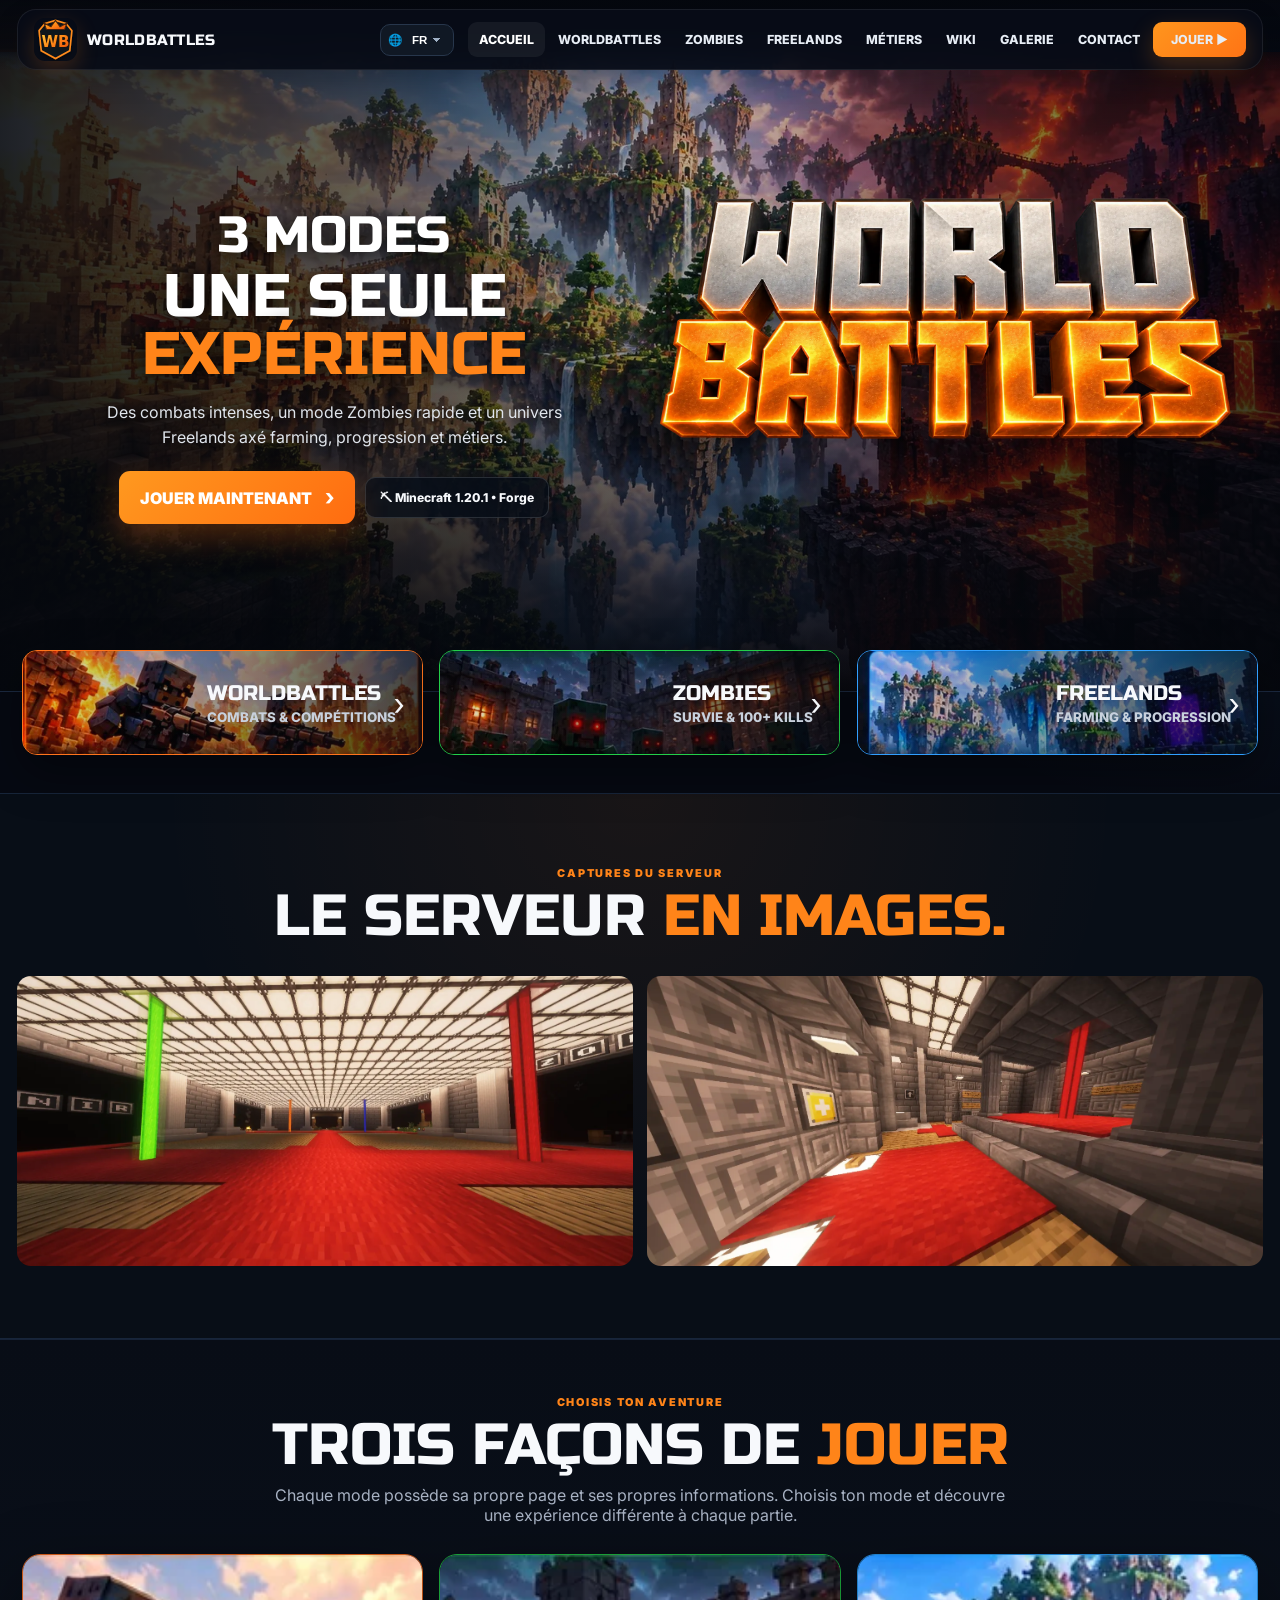
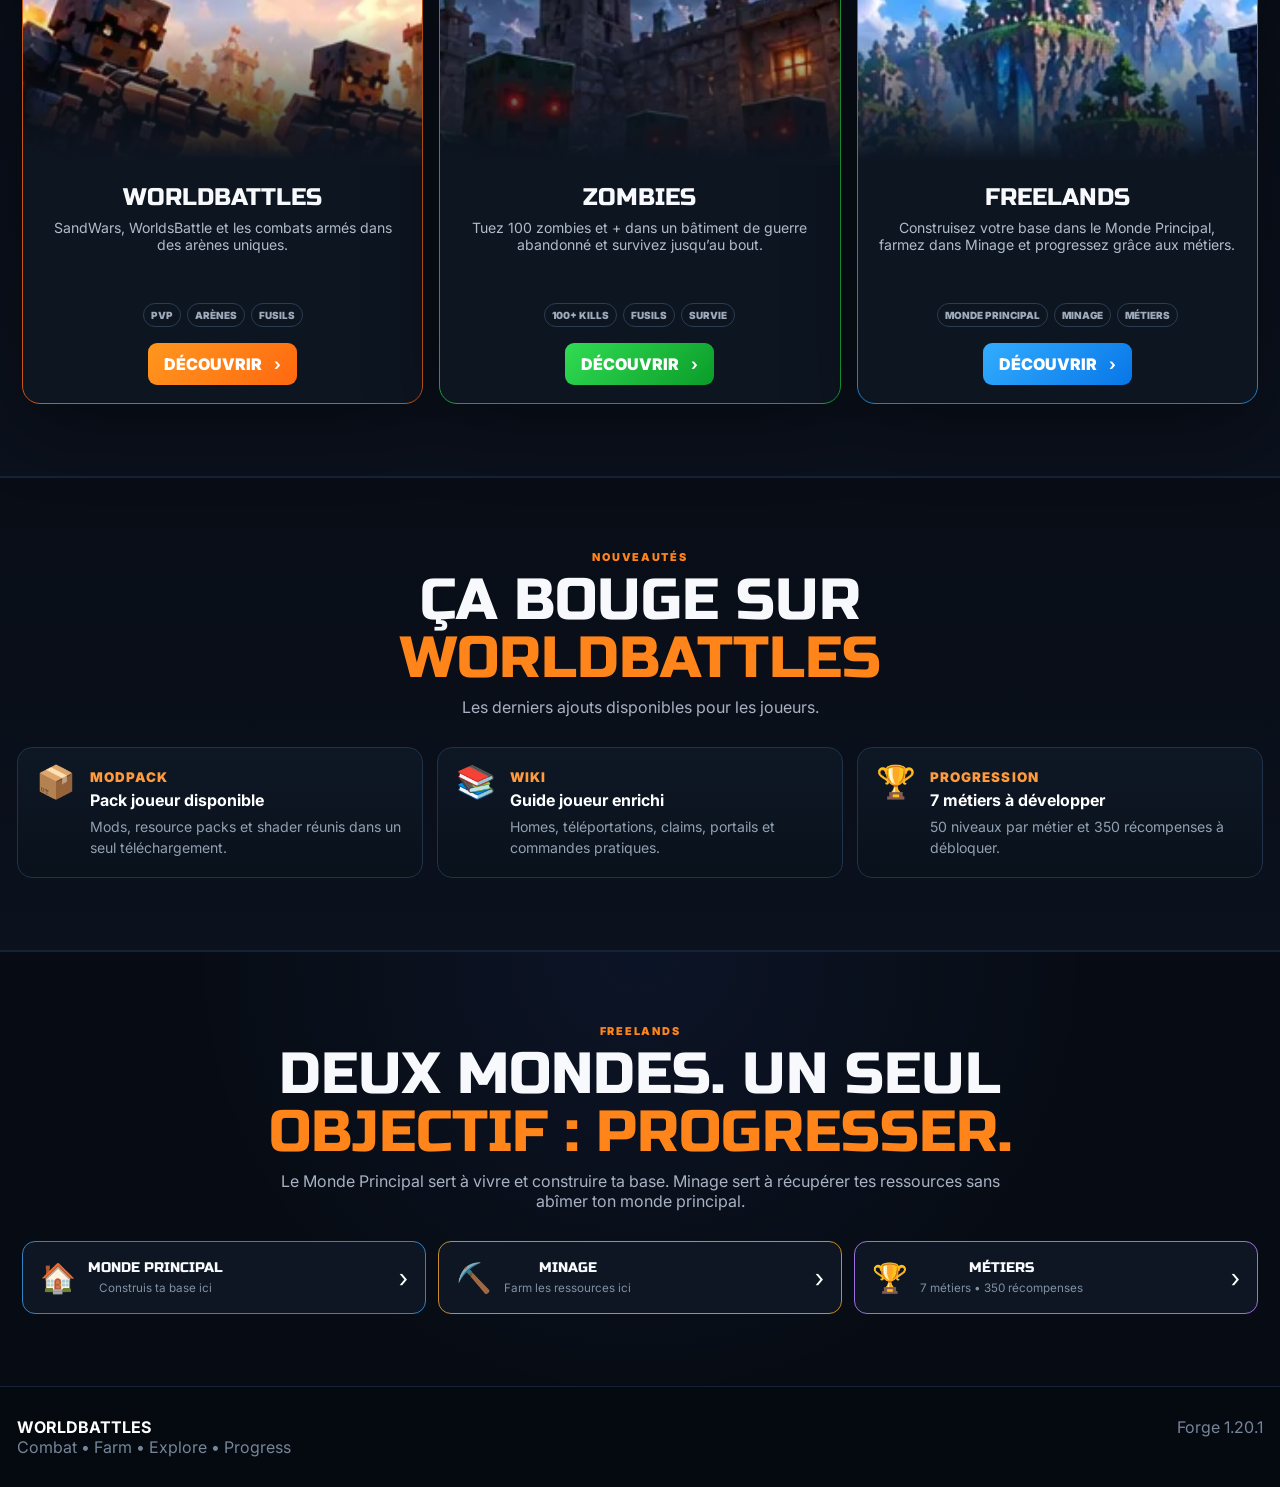
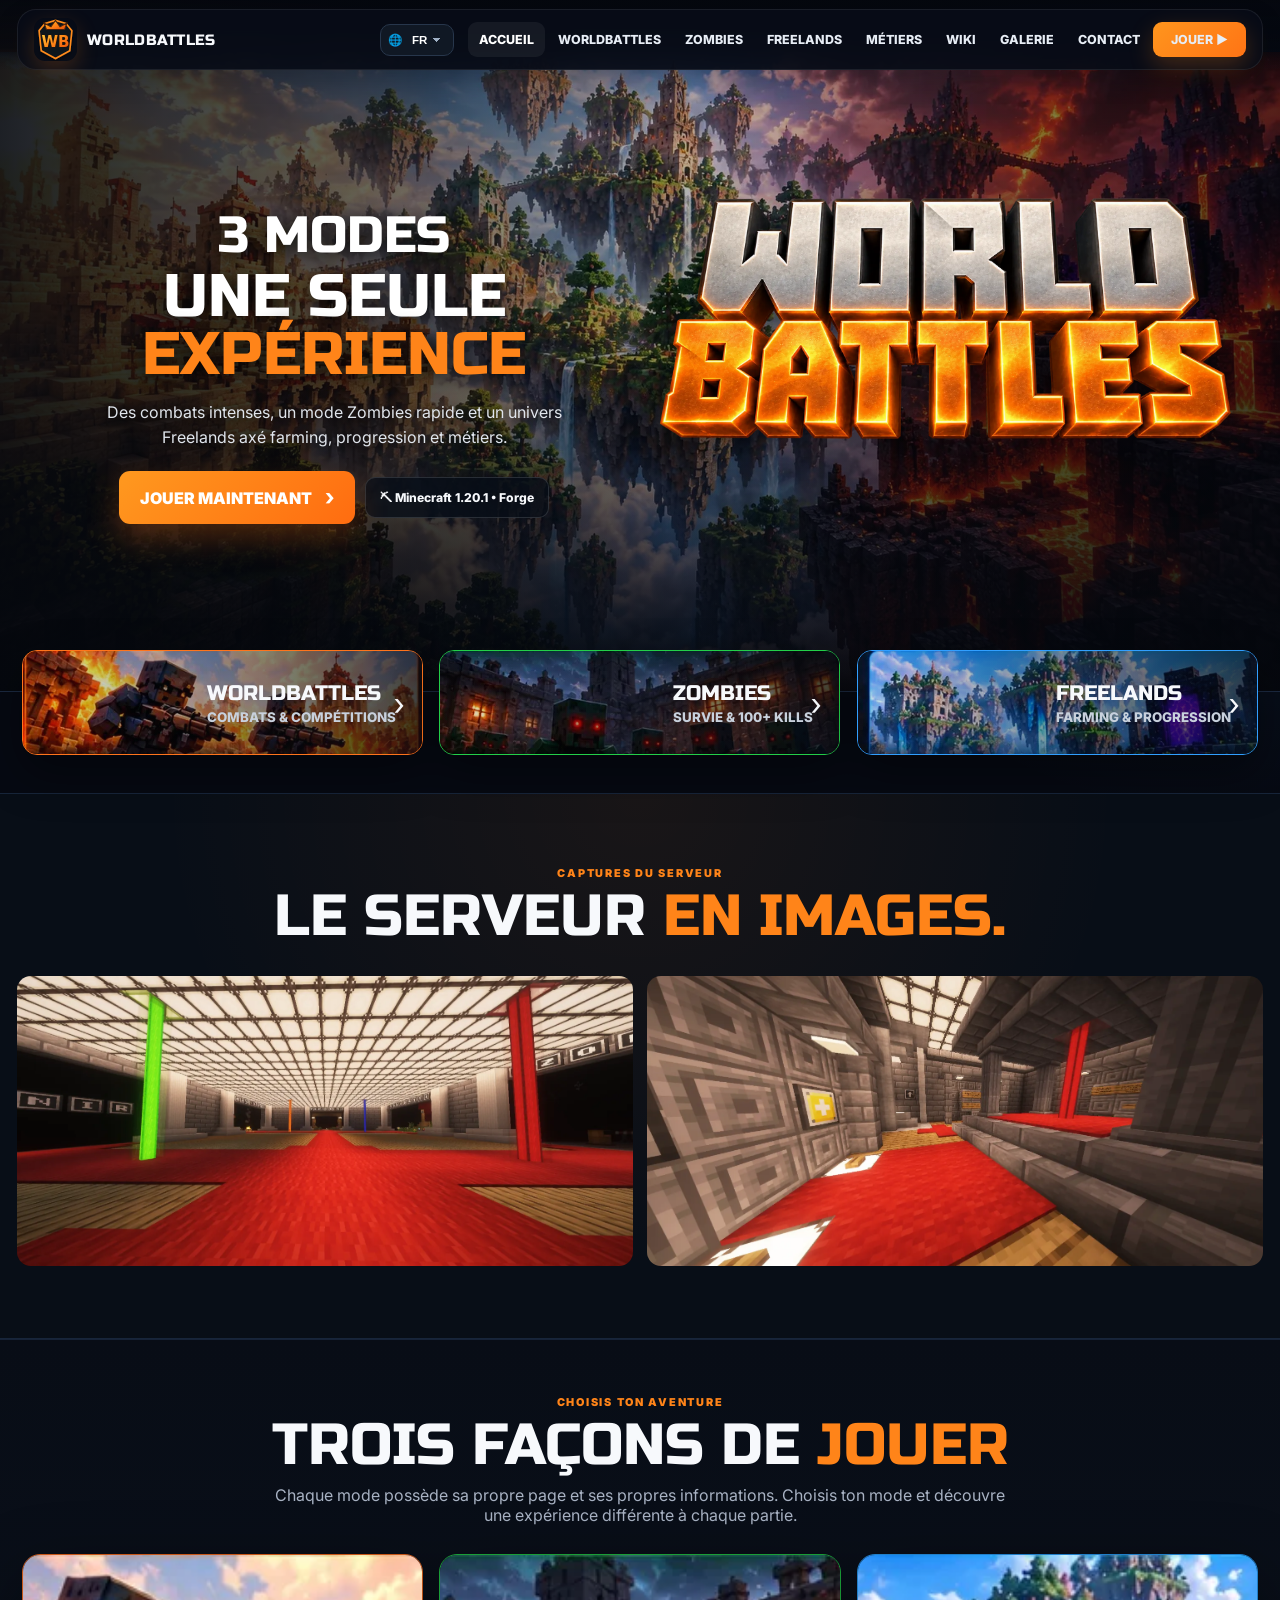
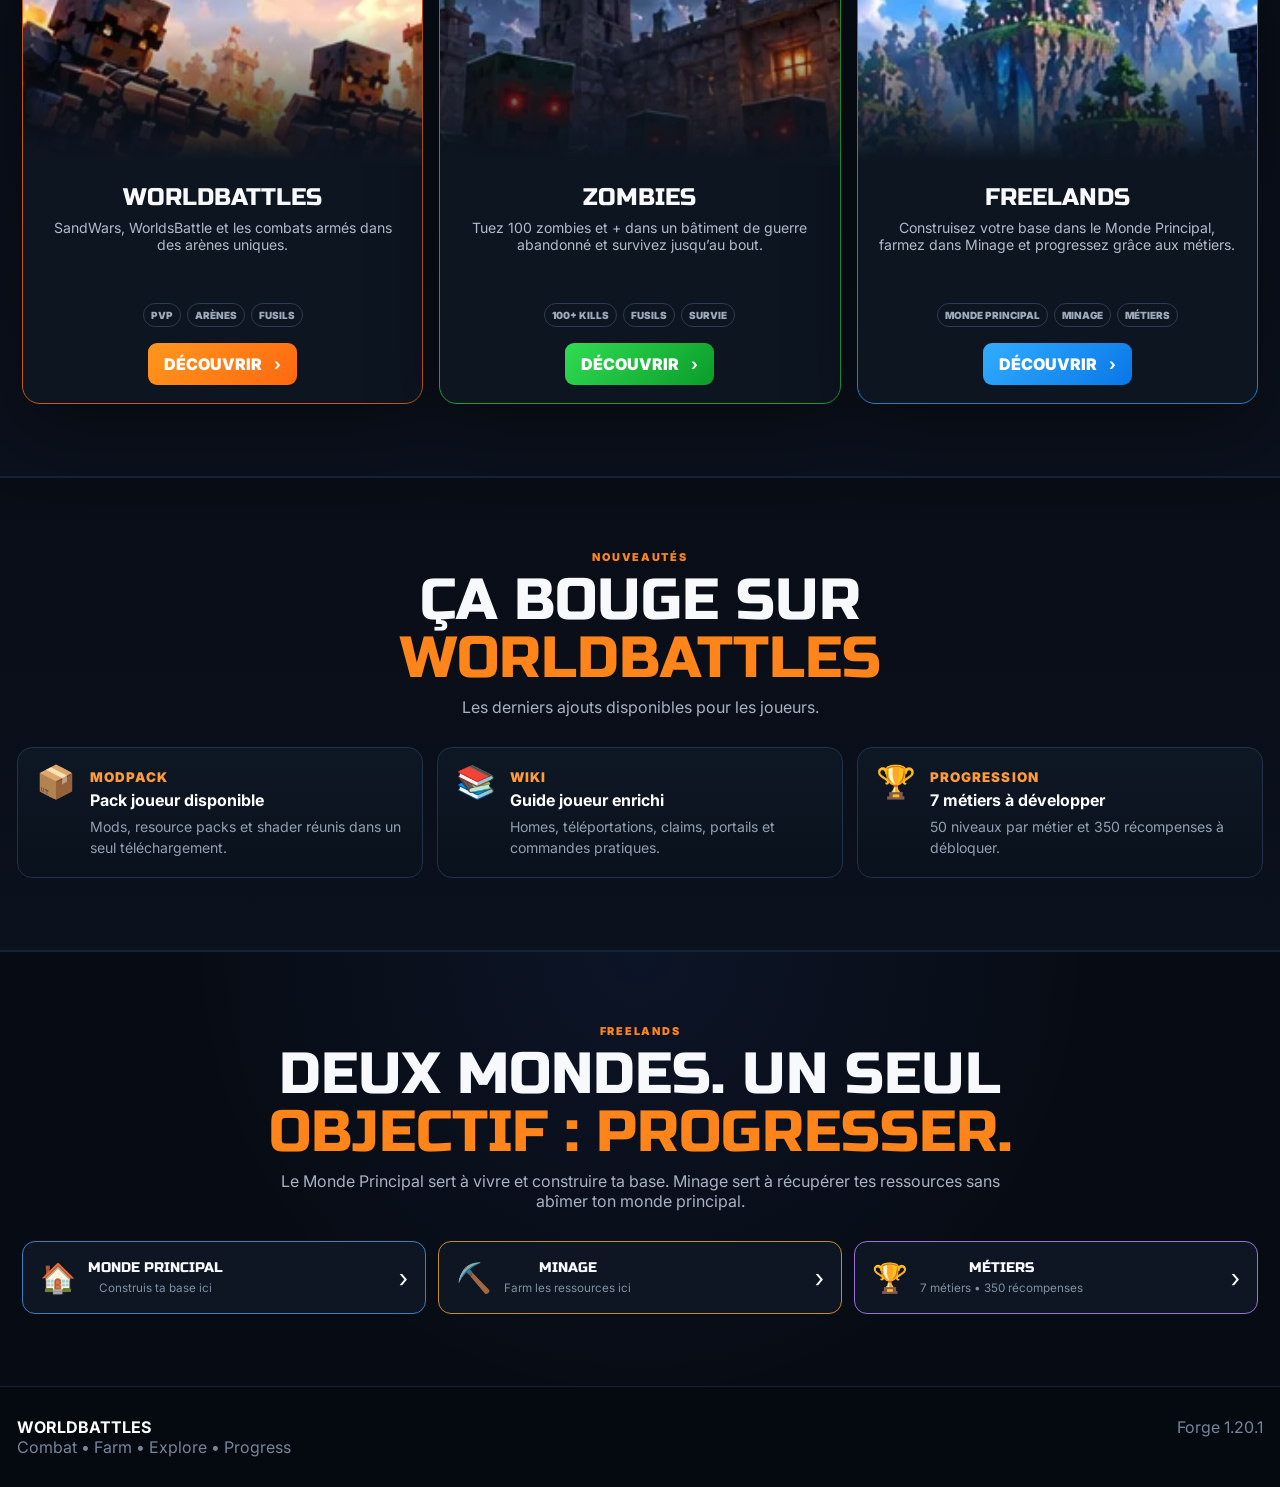
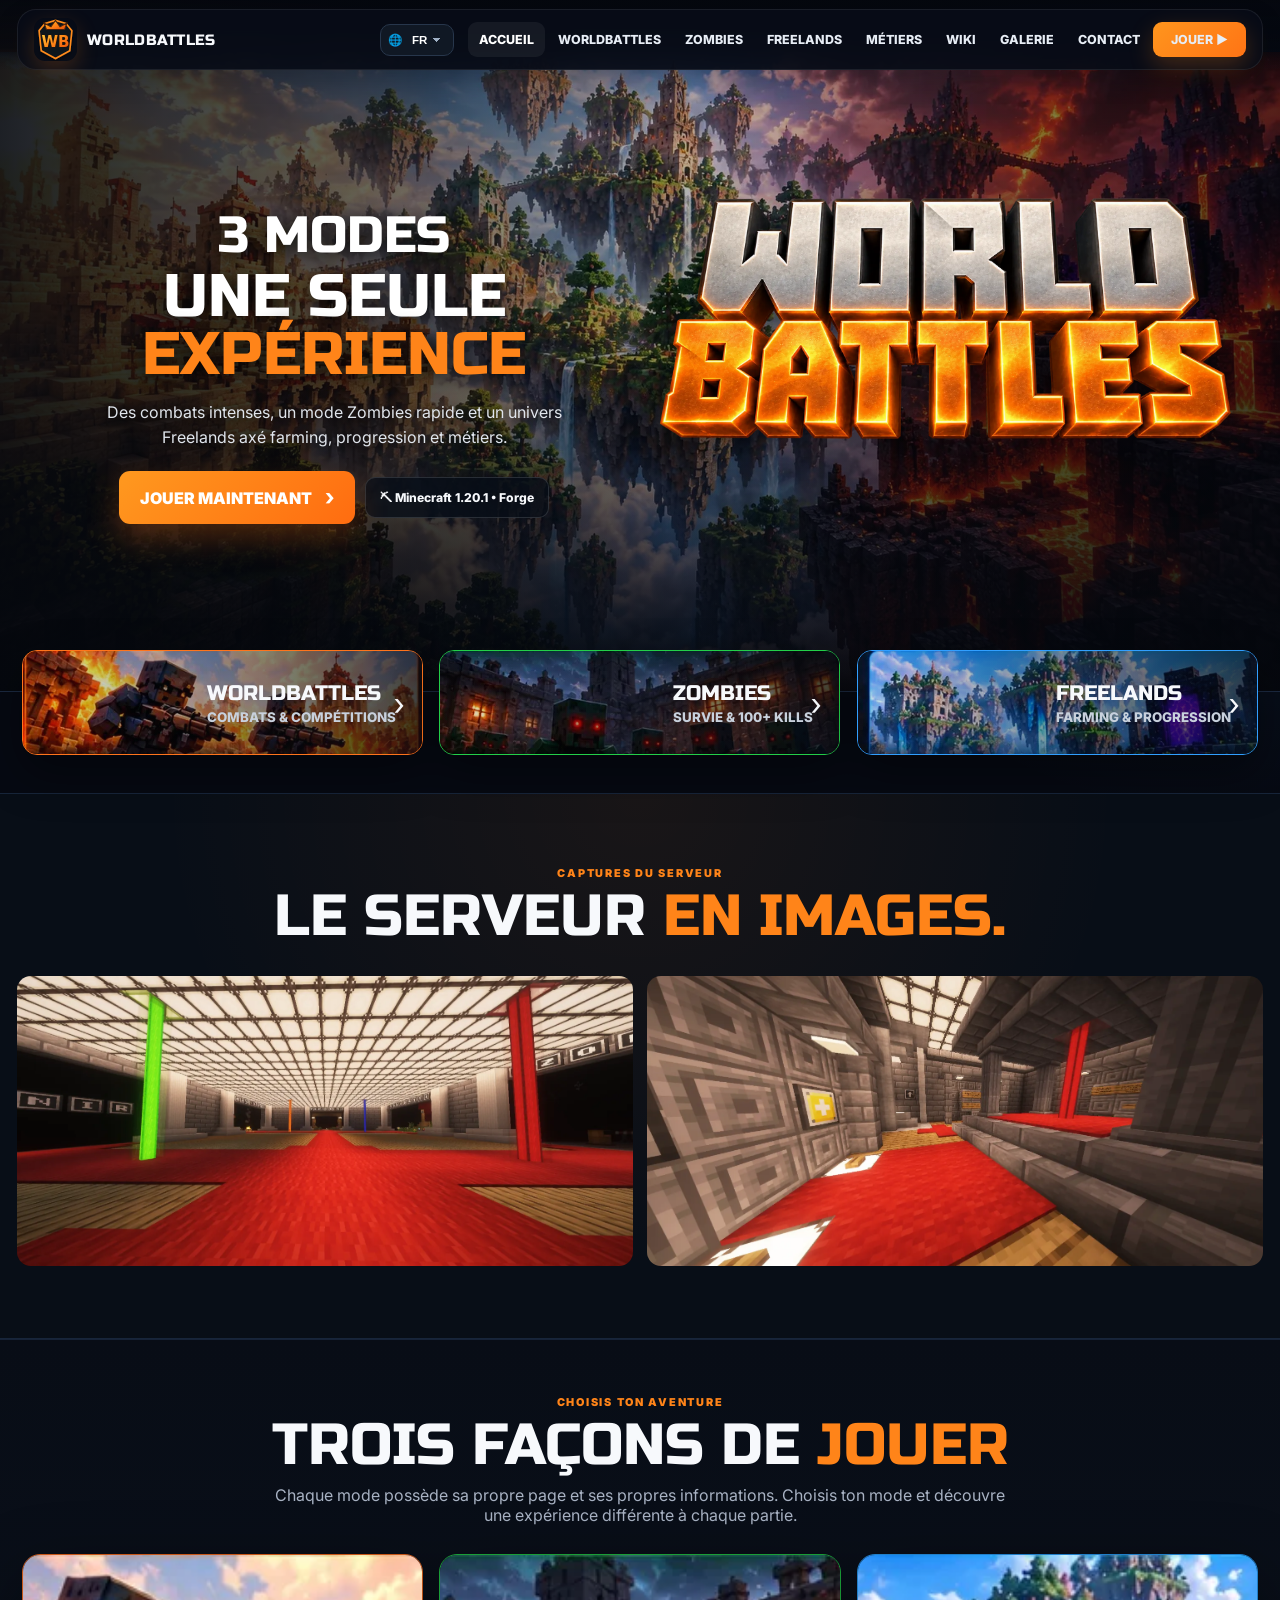
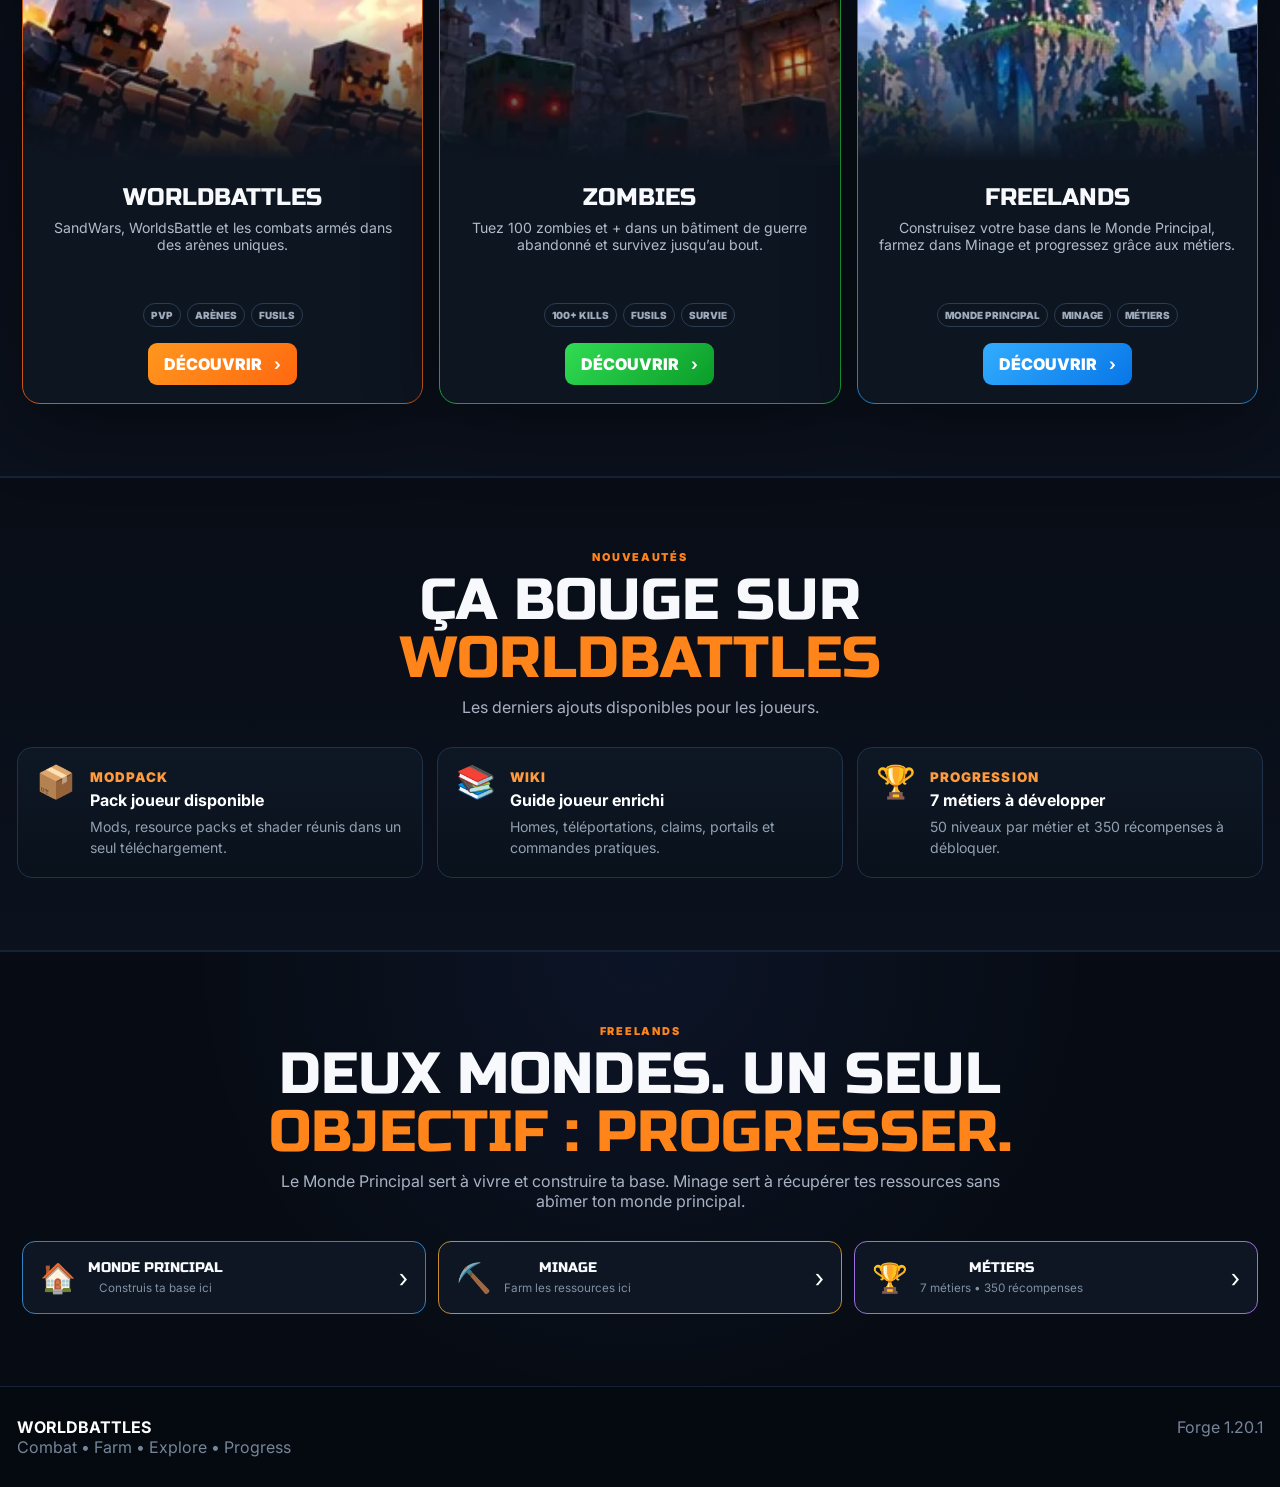
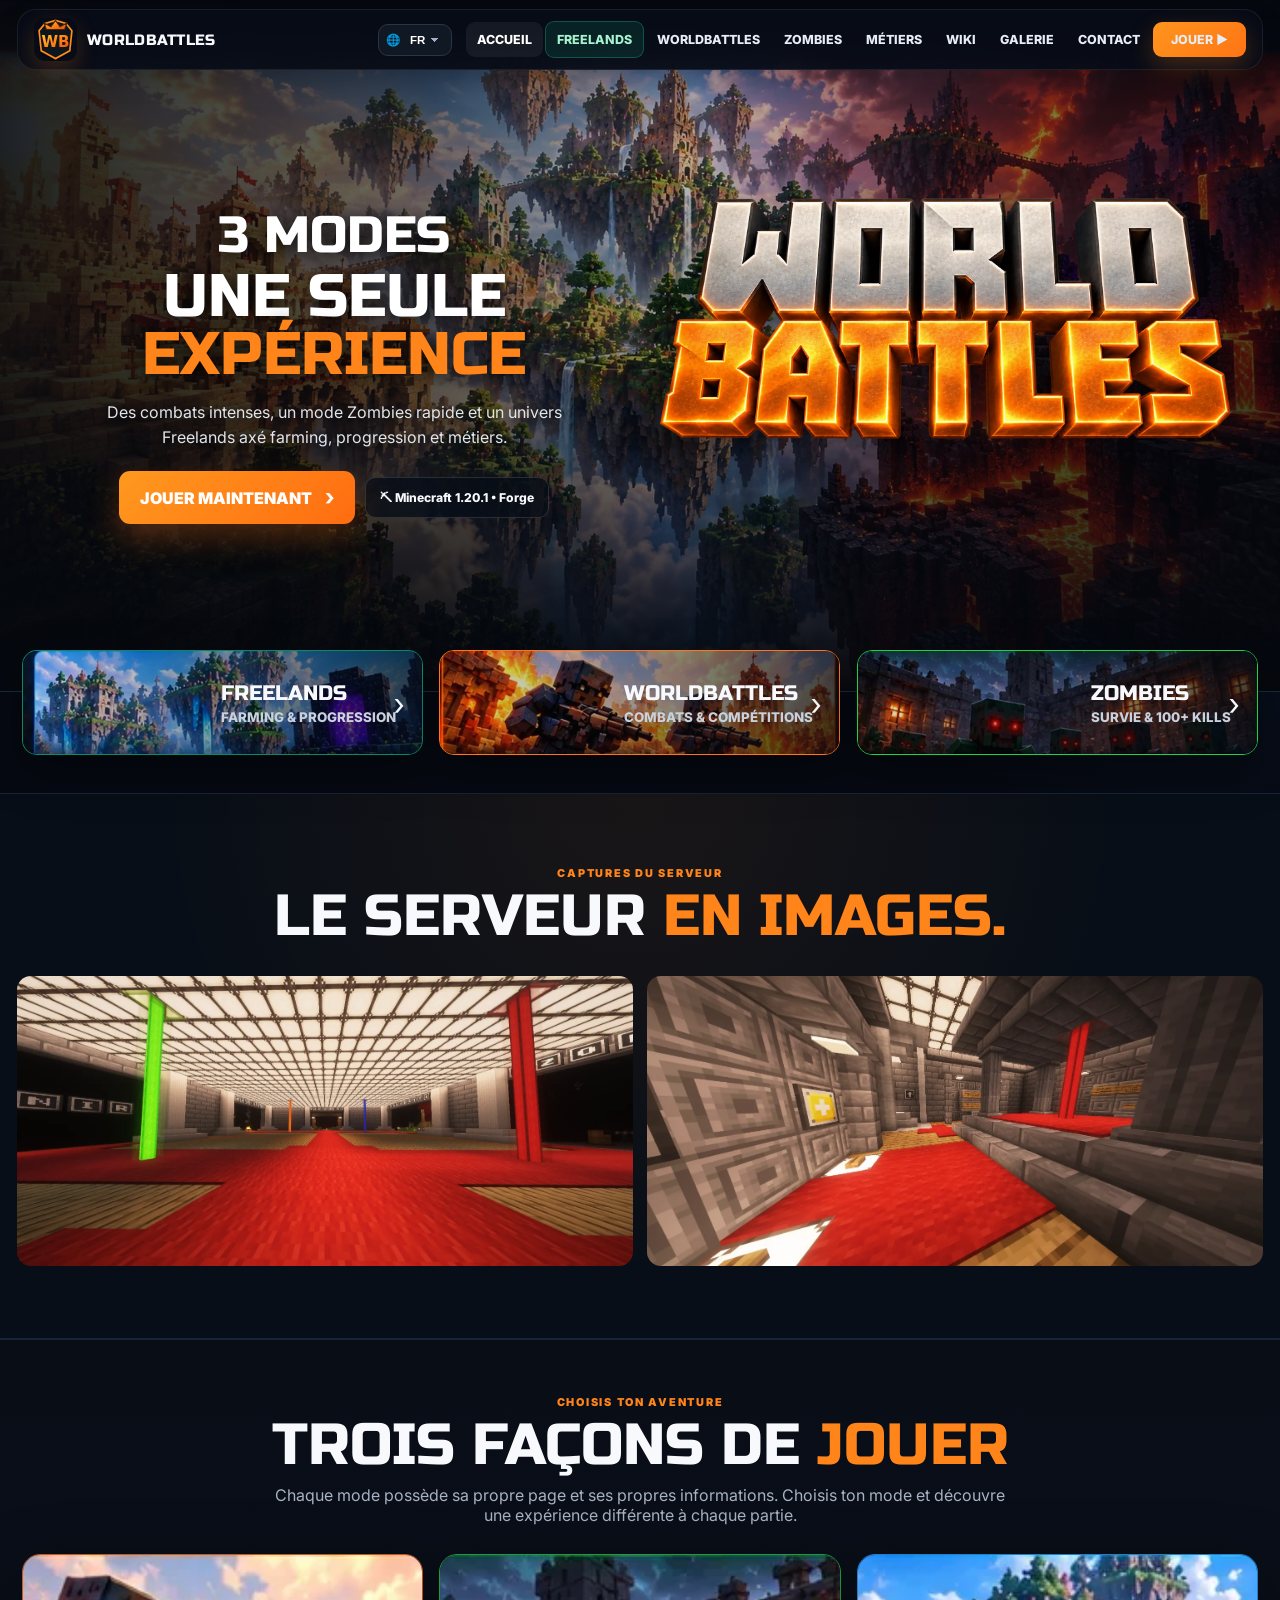
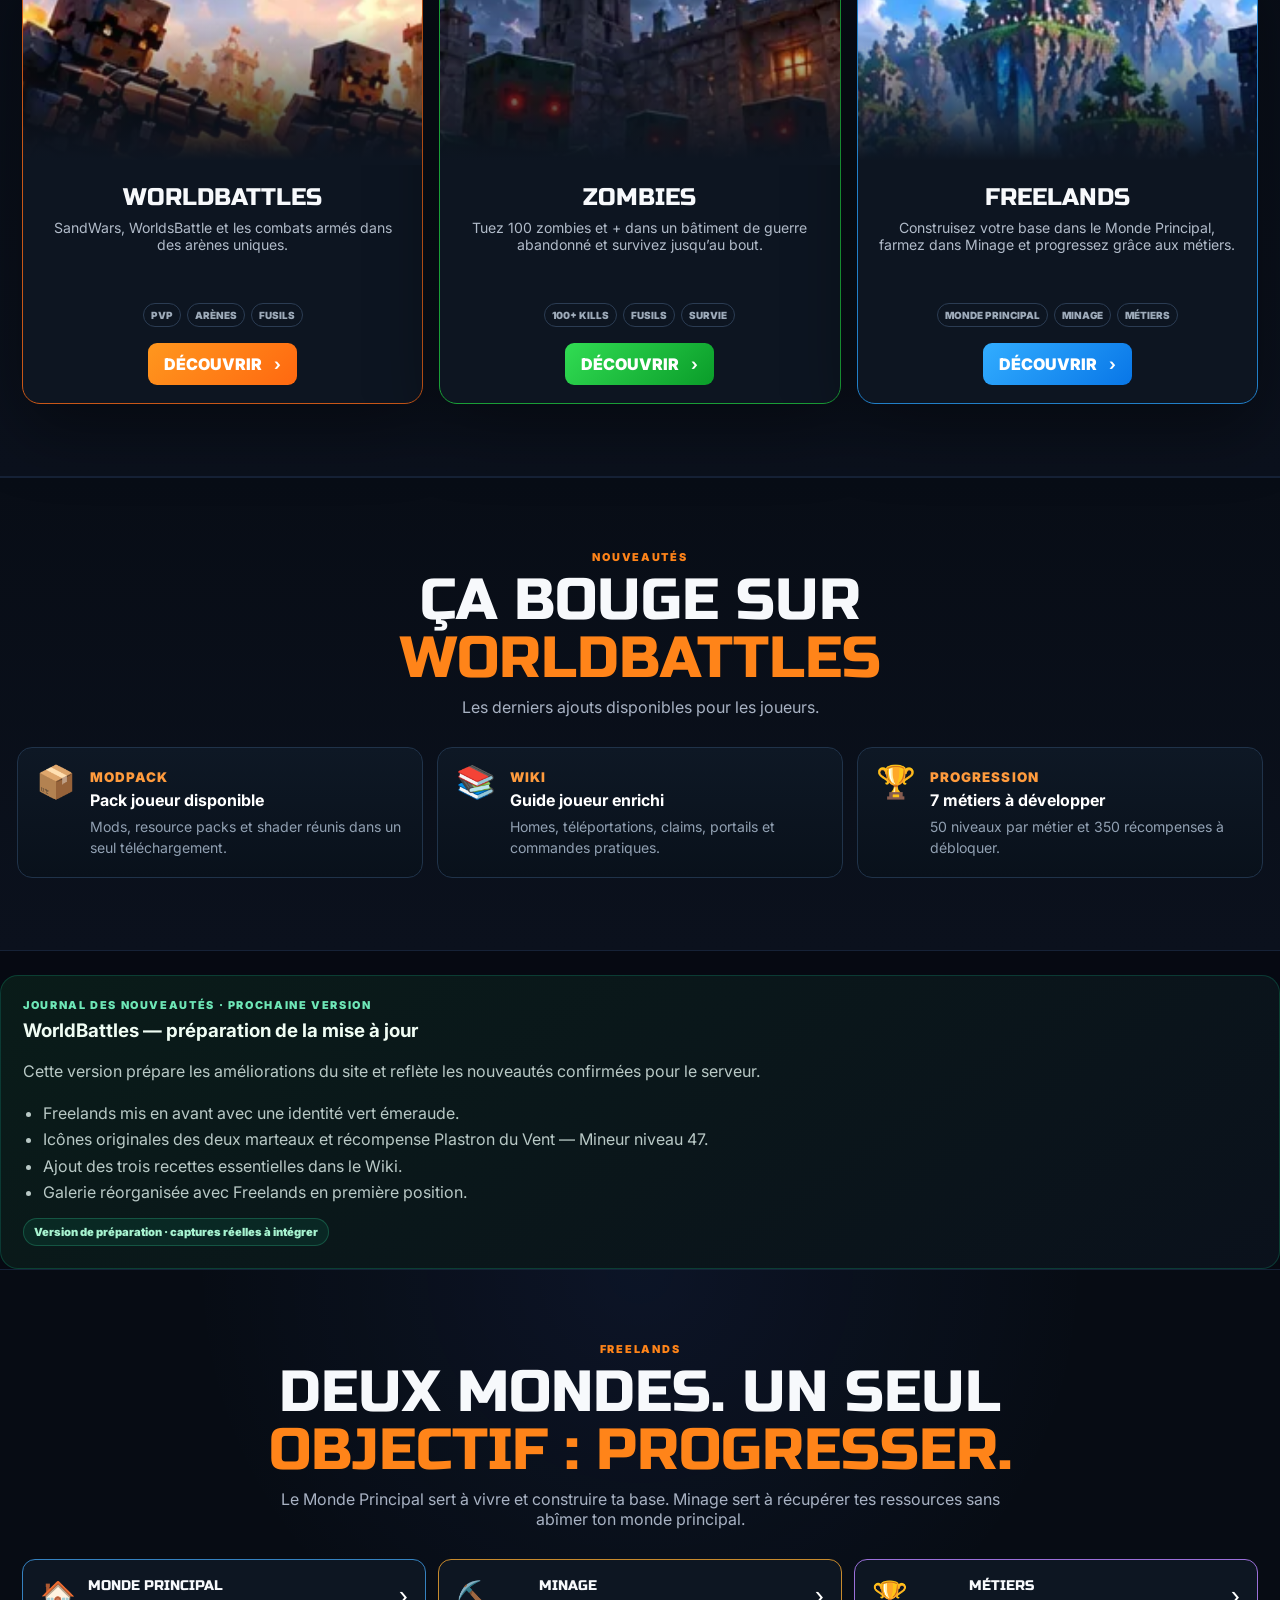
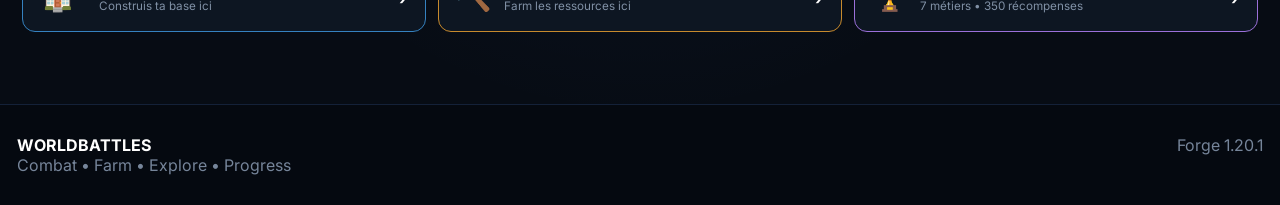
